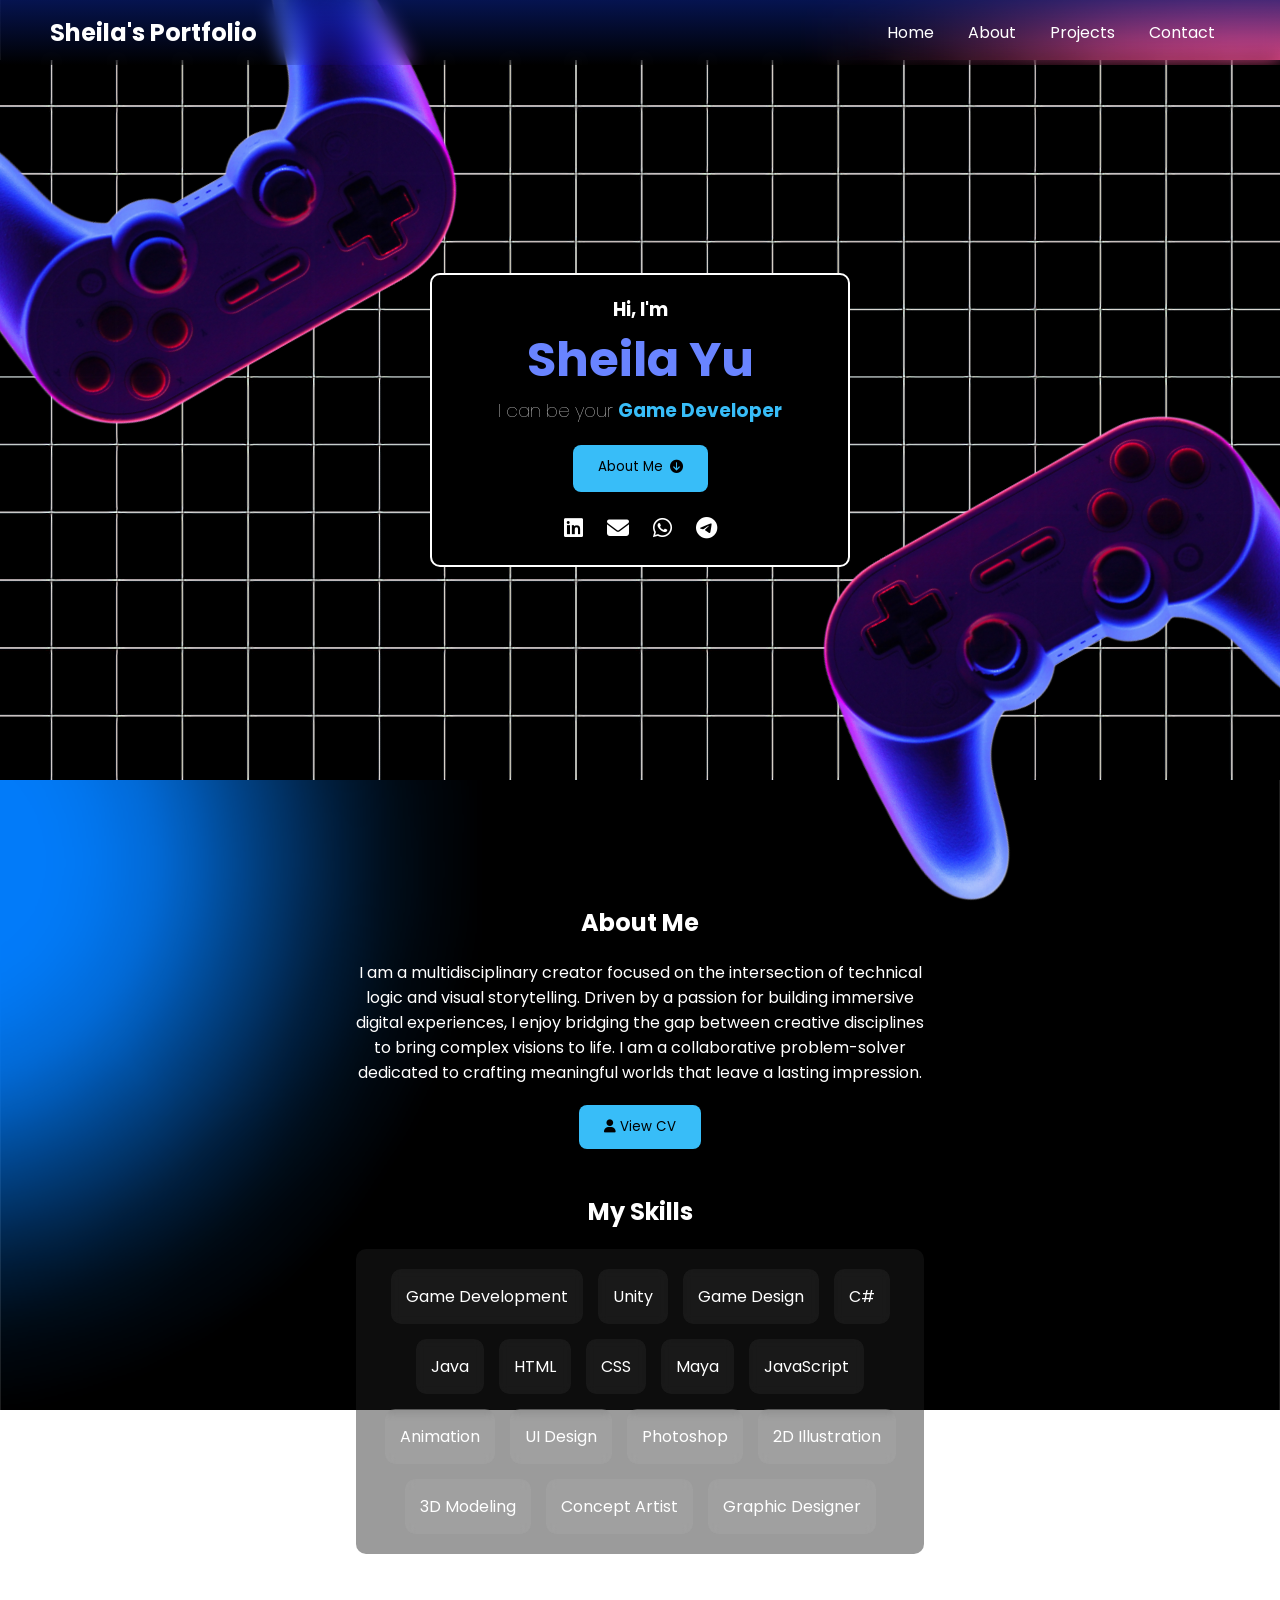
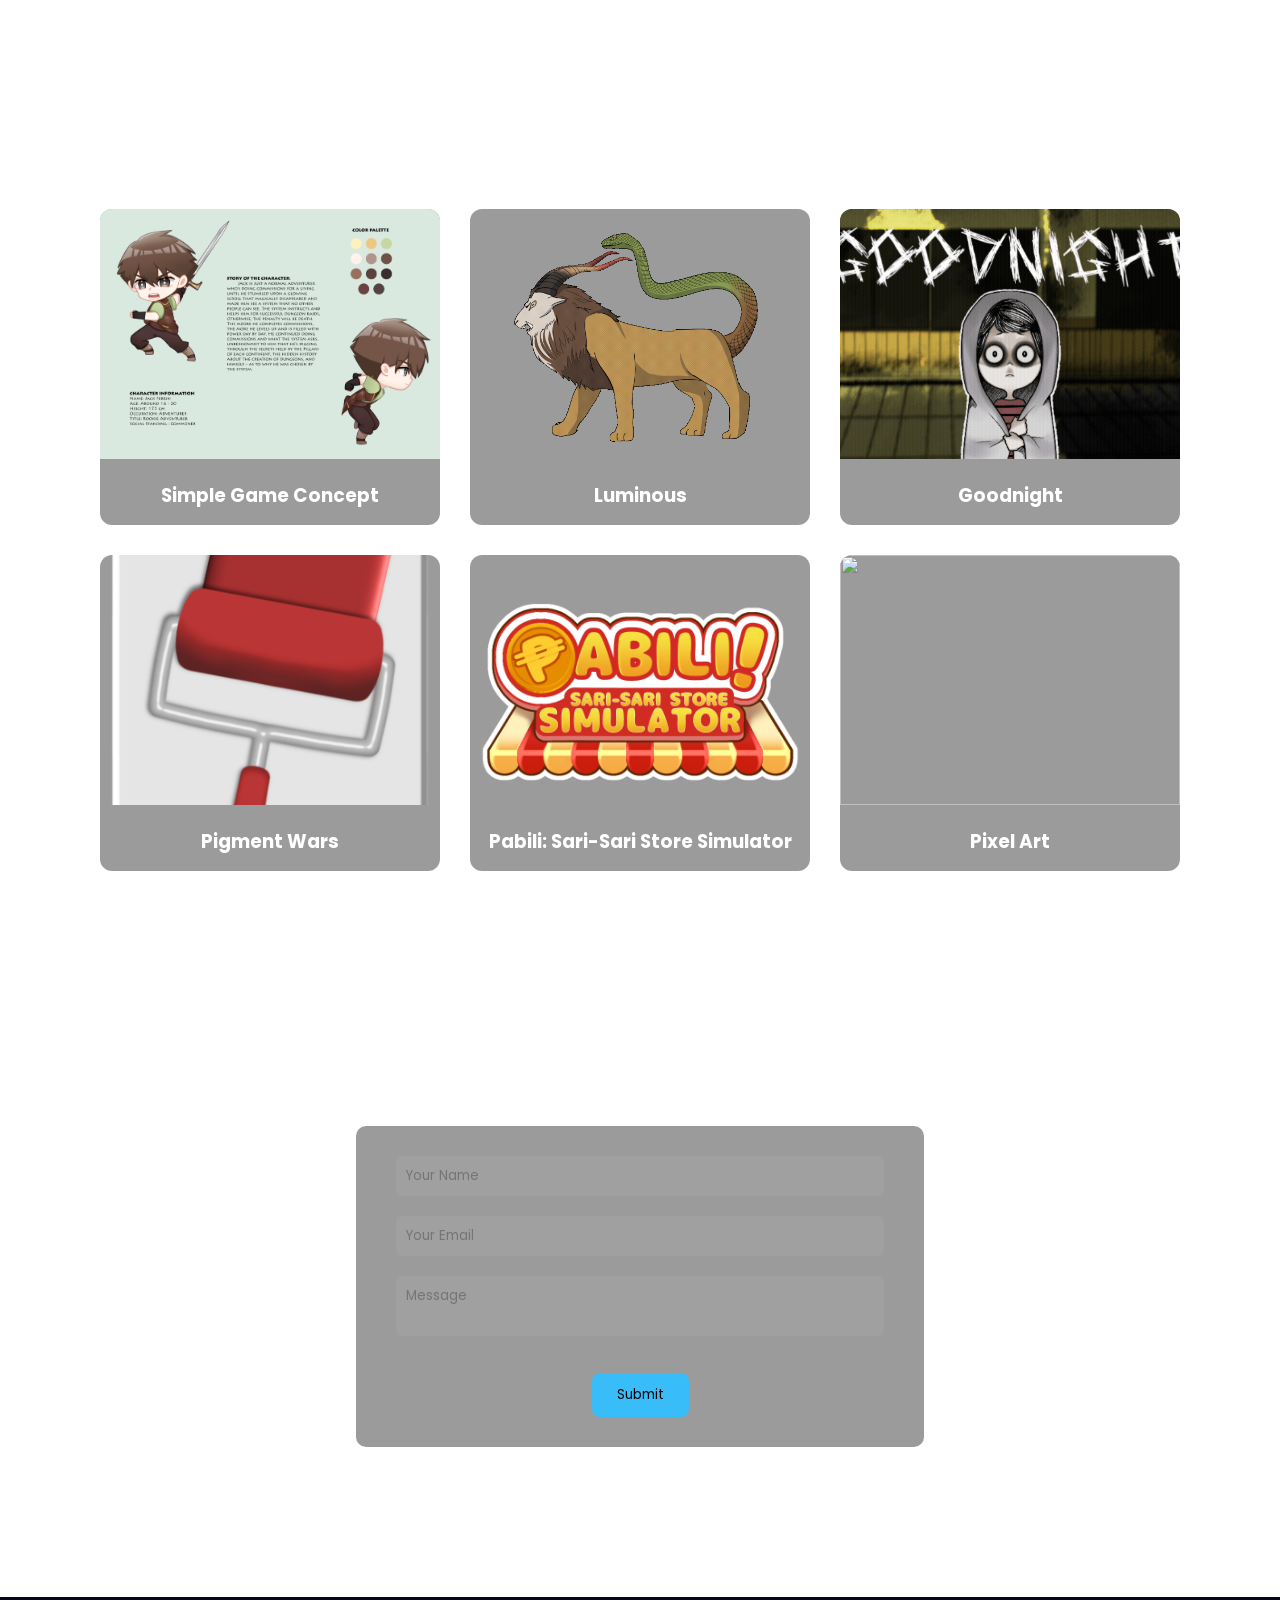
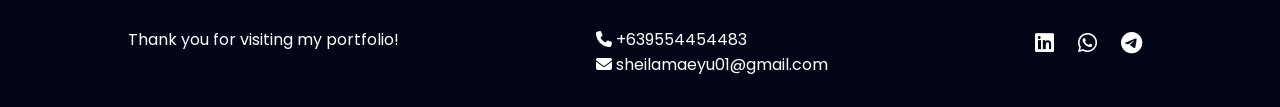
==== index.html @ 42cf9c35 "Add favicon and update HTML structure Added a favicon link and updated the HTML structure." ====
<!DOCTYPE html>
<html lang="en">
<head>
    <meta charset="UTF-8">
    <meta name="viewport" content="width=device-width, initial-scale=1.0">
    <title>Sheila Yu | Portfolio</title>
    <link href="https://fonts.googleapis.com/css2?family=Poppins:wght@300;400;600&display=swap" rel="stylesheet">
    <link rel="stylesheet" href="https://cdnjs.cloudflare.com/ajax/libs/font-awesome/6.5.0/css/all.min.css">
    <link rel="stylesheet" href="styleee.css">
    <link rel="icon" type="image/png" href="MYLOGO.png">
</head>
<body>

    <header>
    <h2>Sheila's Portfolio</h2>
        <nav>
            <a href="#home">Home</a>
            <a href="#about">About</a>
            <a href="#projects">Projects</a>
            <a href="#contact">Contact</a>
        </nav>
    </header>

    <section id="home" class="hero fade">
        <div class="circle">
            <h3 id="hi">Hi, I'm</h3>
            <h1><span id="namee">Sheila Yu</span></h1>
            <h3 class="typee">I can be your <span id="typing" style="font-weight: bold"></span></h3>
            <button class="btn" id="abtme" onclick="scrollToSection('about')">About Me <i class="fa-solid fa-circle-arrow-down"></i></button>
            <div class="socials" id="socialsid">
                <a href="http://www.linkedin.com/in/sheila-yu-236073396"><i class="fab fa-linkedin"></i></a>
                <a href="mailto:sheilamaeyu01@gmail.com"><i class="fas fa-envelope"></i></a>
                <a href="https://wa.me/639554454483"><i class="fab fa-whatsapp"></i></a>
                <a href="https://t.me/639554454483"><i class="fab fa-telegram"></i></a>
            </div>
        </div>
        <div class="game right">
            <img src="game.png">
        </div>
        <div class="game left">
            <img src="game.png">
        </div>
    </section>
    <br>

    <section id="about" class="fade">
        <h1 class="topname">About Me</h1>
        <p>I am a multidisciplinary creator focused on the intersection of technical logic and visual storytelling. 
            Driven by a passion for building immersive digital experiences, I enjoy bridging the gap between creative 
            disciplines to bring complex visions to life. I am a collaborative problem-solver dedicated to crafting 
            meaningful worlds that leave a lasting impression.</p>
        <button class="btn">
            <a href="MYFINALCV.pdf" target="_blank" rel="noopener noreferrer">
                <i class="fa-solid fa-user"></i> View CV
            </a>
        </button>
        <br><br>
        <h2>My Skills</h2>
        <div class="skills">
            <div class="skill"><span>Game Development</span></div>
            <div class="skill"><span>Unity</span></div>
            <div class="skill"><span>Game Design</span></div>
            <div class="skill"><span>C#</span></div>
            <div class="skill"><span>Java</span></div>
            <div class="skill"><span>HTML</span></div>
            <div class="skill"><span>CSS</span></div>
            <div class="skill"><span>Maya</span></div>
            <div class="skill"><span>JavaScript</span></div>
            <div class="skill"><span>Animation</span></div>
            <div class="skill"><span>UI Design</span></div>
            <div class="skill"><span>Photoshop</span></div>
            <div class="skill"><span>2D Illustration</span></div>
            <div class="skill"><span>3D Modeling</span></div>
            <div class="skill"><span>Concept Artist</span></div>
            <div class="skill"><span>Graphic Designer</span></div>
        </div>
    </section>

    <section id="projects" class="fade">
        <h1 class="topname">Projects</h1>
        <div class="projects">
            <div id="projectfirst" class="card mainhome" onclick="onClickProjects('projectfirst.html')">
                <img src="game concept\dynamic_pose.png">
                <h3>Simple Game Concept</h3>
            </div>
            <div id="projectsecond" class="card mainhome" onclick="onClickProjects('projectsecond.html')">
                <img src="luminous\Chimera\LM_chimera_idle.gif">
                <h3>Luminous</h3>
            </div>
            <div id="projectthird" class="card mainhome" onclick="onClickProjects('projectthird.html')">
                <img src="goodnight\GN_title_screen.gif">
                <h3>Goodnight</h3>
            </div>
            <div id="projectfourth" class="card mainhome" onclick="onClickProjects('projectfourth.html')">
                <img src="pigment wars\pigmentwars_logo.png">
                <h3>Pigment Wars</h3>
            </div>
            <div id="projectfifth" class="card mainhome" onclick="onClickProjects('projectfifth.html')">
                <img src="pabiliiiii\Logo_Final.png">
                <h3>Pabili: Sari-Sari Store Simulator</h3>
            </div>
            <div id="projectfifth" class="card mainhome" onclick="onClickProjects('projectsixth.html')">
                <img src="pixelll\characterillus.png">
                <h3>Pixel Art</h3>
            </div>
        </div>
    </section>

    <section id="contact" class="fade">
        <h1 class="topname">Contact</h1>
        <div class="pcontact">
            <form action="mailto:sheilamaeyu01@gmail.com" method="POST" enctype="text/plain">
                <input type="text" placeholder="Your Name">
                <input type="email" placeholder="Your Email" required>
                <textarea placeholder="Message"></textarea>
                <button class="btn">Submit</button>
            </form>
        </div>
    </section>

    <footer>
        <div>Thank you for visiting my portfolio!</div>
        <div>
        <p><i class="fas fa-phone"></i> +639554454483</p>
        <p><i class="fas fa-envelope"></i> sheilamaeyu01@gmail.com</p>
        </div>
        <div class="socials">
        <a href="http://www.linkedin.com/in/sheila-yu-236073396"><i class="fab fa-linkedin"></i></a>
        <a href="https://wa.me/639554454483"><i class="fab fa-whatsapp"></i></a>
        <a href="https://t.me/639554454483"><i class="fab fa-telegram"></i></a>
        </div>
    </footer>

    <div class="top-btn" onclick="scrollToTop()"><i class="fas fa-arrow-up"></i></div>

    <script src="scripttt.js"></script>

</body>
</html>
---- styleee.css ----
*{
    margin:0;
    padding:0;
    box-sizing:border-box;
    font-family:'Poppins',sans-serif;
    scroll-behavior:smooth;
}

html, body { 
    overflow-x: hidden; 
}

body
{
    background-image: url(gradentbg.png);
    background-size: cover;
    background-attachment: fixed;
    color:#fff;
    background-position: center;
    background-repeat: no-repeat;
}

header
{
    position:fixed;
    top:0;
    width: 100%;
    background: linear-gradient(rgba(8, 28, 114, 0.7), rgba(0, 128, 0, 0));
    backdrop-filter:blur(10px);
    padding:15px 50px;
    display:flex;
    align-items: center;
    justify-content:space-between;
    z-index:1000;
}

header nav a
{
    color:#fff;
    margin:0 15px;
    text-decoration:none;
    position:relative;
}

header nav a::after
{
    content:'';
    position:absolute;
    width:0;
    height:2px;
    background:#38bdf8;
    left:0;
    bottom:-5px;
    transition:.3s;
}

header nav a:hover::after
{
    width:100%;
}

section
{
    padding:100px;
    align-items:center;
    justify-content:center;
    text-align:center;
}

#pics
{
    padding: 50px 100px;
}

.projecttop
{
    padding-bottom: 10px;
}

.hero
{
    display:flex;
    flex-direction:column;
    align-items:center;
    justify-content:center;
    text-align:center;
    background-image: url(grid.png);
    margin-top: 60px;
}

.hero h1
{
    font-size:3rem;
}

.hero span
{
    color:#38bdf8;
}

.btn
{
    margin:20px auto;
    padding:12px 25px;
    background:#38bdf8;
    border:none;
    border-radius:8px;
    cursor:pointer;
    transition:.3s;
    text-decoration: none;
    display: inline-block;
    color:#000;
}

.btn:hover
{
    transform:scale(1.05);
}

.btn a {
    text-decoration: none;
    color:#000;
}

.socials a
{
    margin:10px;
    font-size:22px;
    color:white;
    transition:.3s;
}

.socials a:hover
{
    color:#38bdf8;
}

.fade {
    opacity: 0;
    transform: translateY(50px);
    transition: all 0.8s ease;
}

.fade.show
{
    opacity:1;
    transform:translateY(0);
}

.skills
{
    display:flex;
    flex-wrap:wrap;
    gap:15px;
    align-items:center;
    justify-content:center;
    text-align:center;
    padding: 20px 0;
    margin-top: 20px;
    border-radius:10px;
    background:#1e1e1e71;
}

.skill
{
    background:rgba(255,255,255,0.05);
    padding:15px;
    border-radius:10px;
    backdrop-filter:blur(5px);
}

.projects
{
    display:grid;
    grid-template-columns:repeat(3, 1fr);
    gap:30px;
}

.main, .mainhome
{
    background:#1e1e1e71;
    border-radius:12px;
    overflow:hidden;
}

.main {
    display:flex;
    align-items: center;
}

.card
{
    cursor:pointer;
    transition:.3s;
    overflow:hidden;
}

.main img, .mainhome img
{
    width:100%;
    height:250px;
    object-fit:cover;
}

.card h3
{
    padding:15px;
}

.caption {
    padding: 10px 0 15px;
    object-fit:cover;
    white-space: nowrap;
}

.folder {
    position: relative;
    width: 100%;
    height: 100%;
}

#imgstack {
    position: absolute;
    bottom: 8px;
    right: 8px;
    width: 25%;
    max-width: 60px;
    height: auto;
    opacity: 0.8;
    z-index: 10;
    pointer-events: none;
}

.stacking {
    position: relative;
    width: 300px;
    height: 250px;
}

.stack-card {
    position: absolute;
    width: 100%;
    height: 100px;
    border-radius: 8px;
    box-shadow: 0 4px 10px rgba(0,0,0,0.2);
    transition: transform 0.3s ease;
}

.card-1 {
    z-index: 1;
    left: 0;
}

.card-2 {
    z-index: 2;
    left: 25%;
}

.card-3 {
    z-index: 3;
    left: 50%;
}

.image-stack:hover .card-3 {
    transform: translate(5px, -5px);
}

.card:hover
{
    transform:scale(1.05);
}

form input, form textarea
{
    width:100%;
    padding:10px;
    margin:10px 0;
    border:none;
    border-radius:5px;
    background:rgba(255,255,255,0.05);
    color: #fff;
    resize: none;
}

form input:focus, form textarea:focus
{
    outline: none;
    border: 2px solid #ffffff;
}

footer
{
    background:#020617;
    padding:30px;
    display:flex;
    justify-content:space-around;
    flex-wrap:wrap;
}

.top-btn
{
    position:fixed;
    bottom:20px;
    right:20px;
    background:#38bdf8;
    padding:12px;
    border-radius:50%;
    display:none;
    cursor:pointer;
    height: 50px;
    width: 50px;
    text-align:center;
}

#contact
{
    margin: auto 100px;
}

.pcontact
{
    padding: 20px 40px 10px;
    margin-bottom: 50px;
    border-radius:10px;
    background:#1e1e1e71;
}

#home
{
    min-height:80vh;
    padding: 0 20%;
}

.circle, .circlep {
    padding: 10px;
    border-radius: 10px;
    border: 2px solid #ffffff;
    background: #000;
    height: auto;
    align-items: center;
    justify-content: center;
}

.circlep {
    padding: 50px;
}

.circle {
    width: 420px;
    padding: 20px;
}

.game {
    position: absolute;  /* Positions relative to #home */
}

.game img {
    width: 500px; 
    height: auto;
    z-index: -1; 
}

.game.left {
    top: -50px;
    left: -50px;
    transform: rotate(150deg);
}

.game.right {
    bottom: -50px;
    right: -50px;
    transform: rotate(-30deg);
}

.fa-circle-arrow-down
{
    height: 20px;
    padding-left: 3px;
}

#contact, #about
{
    margin: 0 20%;
}

#namee {
    display: inline-block;
    opacity: 0;
    transform: translateY(20px);
    animation: slideFadeUp 1s ease forwards;
    animation-delay: 0.5s;
    color: #6984ff;
}

@keyframes slideFadeUp {
    to {
        opacity: 1;
        transform: translateY(0);
    }
}

.topname
{
    margin-bottom: 20px;
}

.typee
{
    font-weight: 50;
}

#skip
{
    margin-top: 50px;
}

#firstsub {
    display: none;
}

.image-viewer {
    position: fixed;
    top: 0;
    left: 0;
    width: 100%;
    height: 100%;

    background: rgba(0, 0, 0, 0.8);
    backdrop-filter: blur(10px);

    display: none;
    align-items: center;
    justify-content: center;

    z-index: 2000;
}

.image-viewer img {
    width: 90%;
    max-height: 80vh;
    object-fit: contain;
    border-radius: 10px;
}

.viewer-caption {
    position: absolute;
    top: 30px;
    left: 30px;
    font-size: 18px;
    color: white;
    font-weight: 500;
    background: rgba(0,0,0,0.4);
    padding: 8px 15px;
    border-radius: 8px;
    max-width: 60%;
    white-space: normal;
}

.viewer-number {
    position: absolute;
    top: 30px;
    font-size: 16px;
    color: white;
    background: rgba(0,0,0,0.4);
    padding: 6px 12px;
    border-radius: 8px;
}

.close-btn {
    position: absolute;
    top: 20px;
    right: 30px;
    font-size: 40px;
    color: white;
    cursor: pointer;
}

.carousel {
    display: none;
    position: fixed;

    width: 90%;
    max-width: 900px;

    display: flex;
    align-items: center;
    justify-content: center;
}

.carousel-wrapper {
    position: relative;
    width: 100%;
    display: flex;
    justify-content: center;
    align-items: center;
}

.carousel img {
    width: 90%;
    max-height: 80vh;
    object-fit: contain;
    border-radius: 10px;
}

.nav {
    position: fixed;
    top: 50%;
    transform: translateY(-50%);
    font-size: 30px;
    background: rgba(0, 0, 0, 0);
    border: none;
    color: white;
    cursor: pointer;
    padding: 10px 20px;
    border-radius: 50%;
}

.nav.left { left: 20px; }
.nav.right { right: 20px; }

.dots {
    position: fixed;
    text-align: center;
    width: 100%;
    bottom: 30px;
    left: 50%;
    transform: translateX(-50%);
}

.dots span {
    height: 10px;
    width: 10px;
    margin: 5px;
    display: inline-block;
    background: gray;
    border-radius: 50%;
    cursor: pointer;
    transition: transform 0.2s, background 0.2s;
}

.dots .active {
    background: white;
    transform: scale(1.3);
}

@media (max-width: 1024px) {
    section {
        padding: 80px 30px;
    }

    .game img {
        width: 400px; 
    }

    .projectp {
        margin: 0;
    }

    .pcontact {
        padding: 20px 30px 10px;
    }

    .projects
    {
        margin: 0 50px;
    }
    
    p {
        margin: 0;
    }

    #about {
        margin: 0 5%; 
    }

    .skills {
        display: grid;
        grid-template-columns: repeat(auto-fit, minmax(120px, auto));
        gap: 15px;
        justify-content: center;
        padding: 20px;
    }
}

@media (max-width: 896px) {
    #pics
    {
        padding: 50px;
    }

    .game img {
        width: 300px; 
    }
}

@media (max-width: 768px) {
    #pics
    {
        padding: 50px 20px;
    }

    section {
        padding: 60px 20px;
    }

    #home, #about, #contact {
        padding: 0 5%;
    }

    #contact {
        margin: 0 5%;
    }

    .hero h1 {
        font-size: 2rem;
    }

    .projects
    {
        grid-template-columns:repeat(2, 1fr);
        gap:20px;
    }

    .skills {
        flex-direction: column;
    }

    footer {
        flex-direction: column;
        text-align: center;
        gap: 20px;
    }

    .viewer-number {
        top: 30px;
        right: 60px;
        transform: none;
    }

    .nav.left { left: 10px; }
    .nav.right { right: 10px; }

    header {padding: 15px;}
}

@media (max-width: 597px) {
    .projects {
        grid-template-columns: 1fr;
        margin: 5px 10%;
    }

    .game.left {
        top: -80px;
        left: -150px;
    }

    .game.right {
        bottom: -80px;
        right: -150px;
    }
    header {
        flex-direction: column;
        align-items: center;
        padding: 15px;
    }

    header nav {
        margin-top: 10px;
    }

    .hero {
        margin-top: 100px;;
    }
}

@media (max-width: 425px) {
    .projects
    {
        margin: 0;
    }

    .projectp {
        padding: 0;
    }

    #pics
    {
        padding: 50px 40px;
    }

    #about, #contact {
        margin: 0;
    }

    #contact {
        padding: 20px;
    }

    header nav a {
        margin: 0 10px;
    }

    header {
        padding: 15px 0;
    }

    .typee span {
        display: block;
        margin-top: 5px;
    }

    .top-btn
    {
        bottom:10px;
        right:10px;
    }

    .viewer-caption {
        font-size: 16px;
        top: 15px;
        left: 15px;
    }

    .viewer-number {
        font-size: 16px;
        top: 15px;
        right: 35px;
    }

    .close-btn {
        top: 7px;
        right: 15px;
        font-size: 35px;
    }

    .dots span {
        height: 8px;
        width: 8px;
        margin: 3px;
    }

    .nav.left { left: -5px; }
    .nav.right { right: -5px; }

    .nav {font-size: 25px; }

    .game.left {
        top: -80px;
        left: -150px;
    }

    .game.right {
        bottom: -80px;
        right: -150px;
    }

    .circle {
        padding: 10px;
        width: 300px;
    }
}
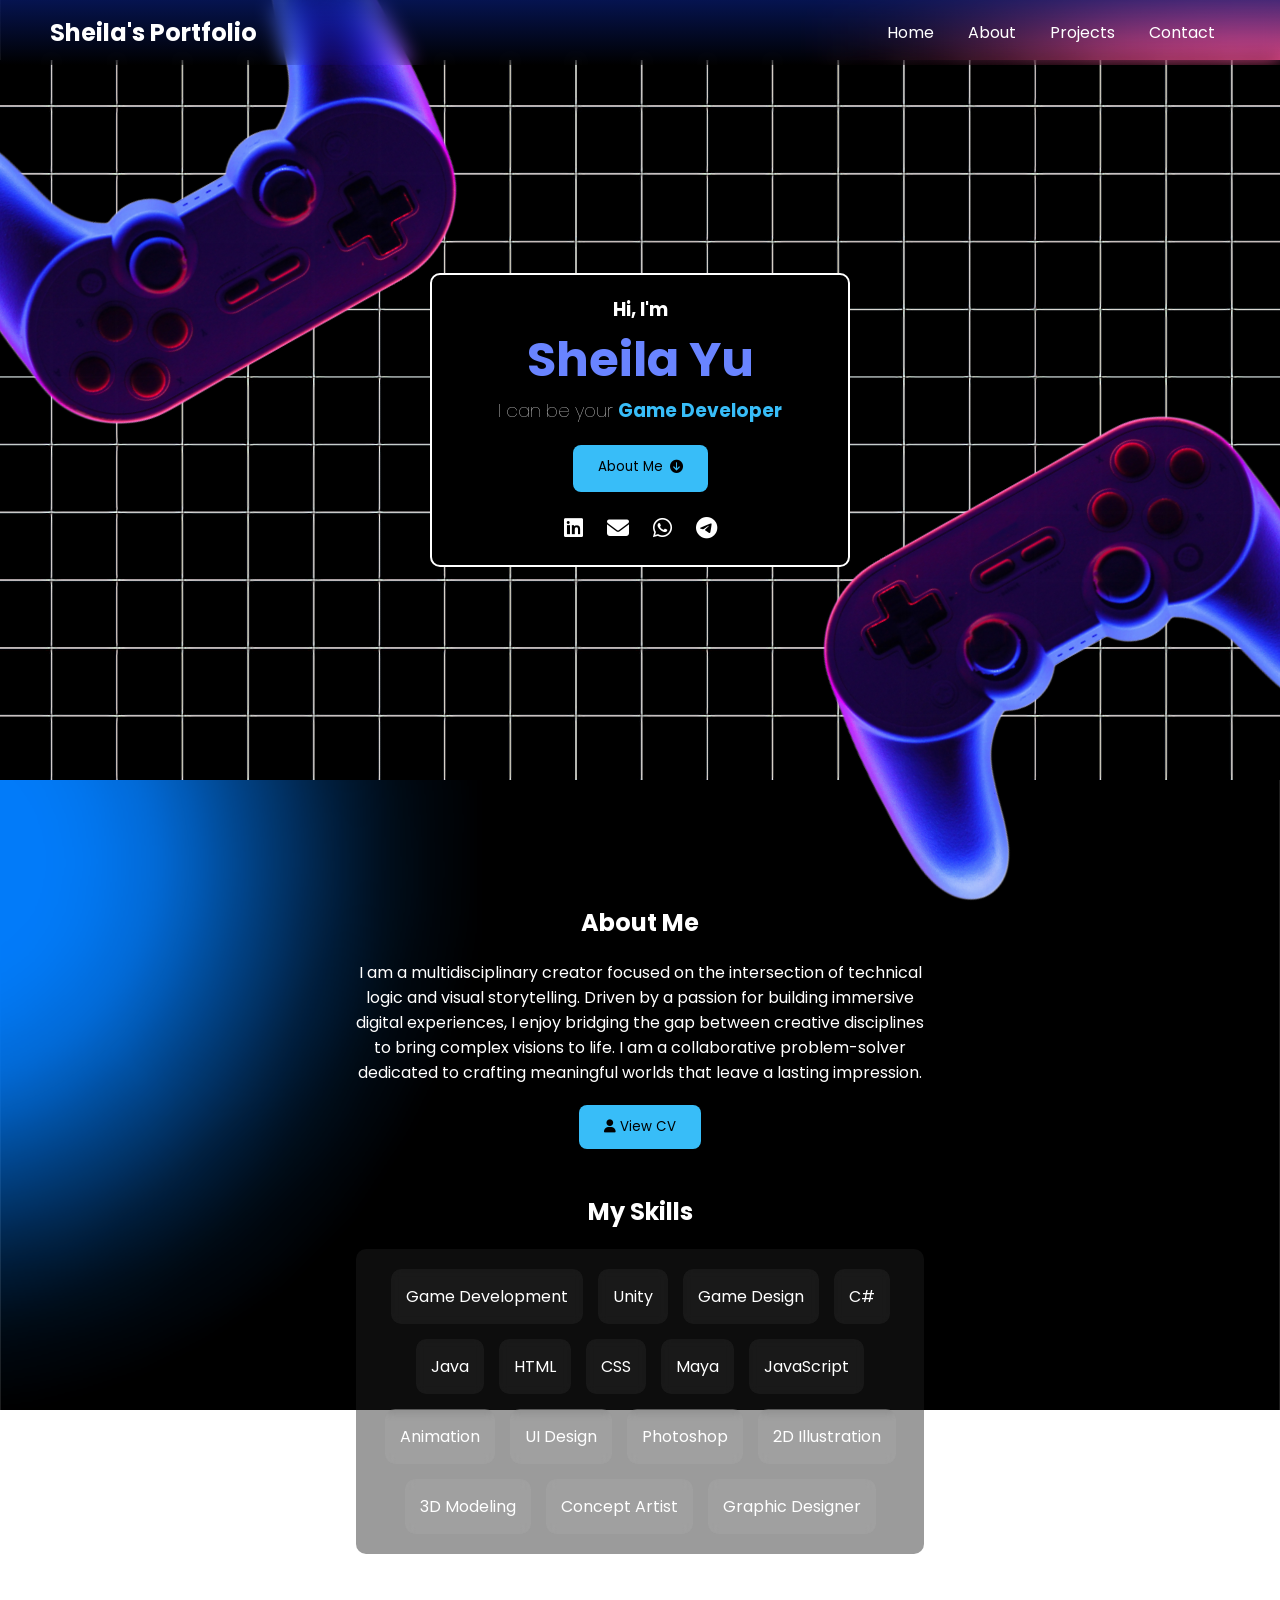
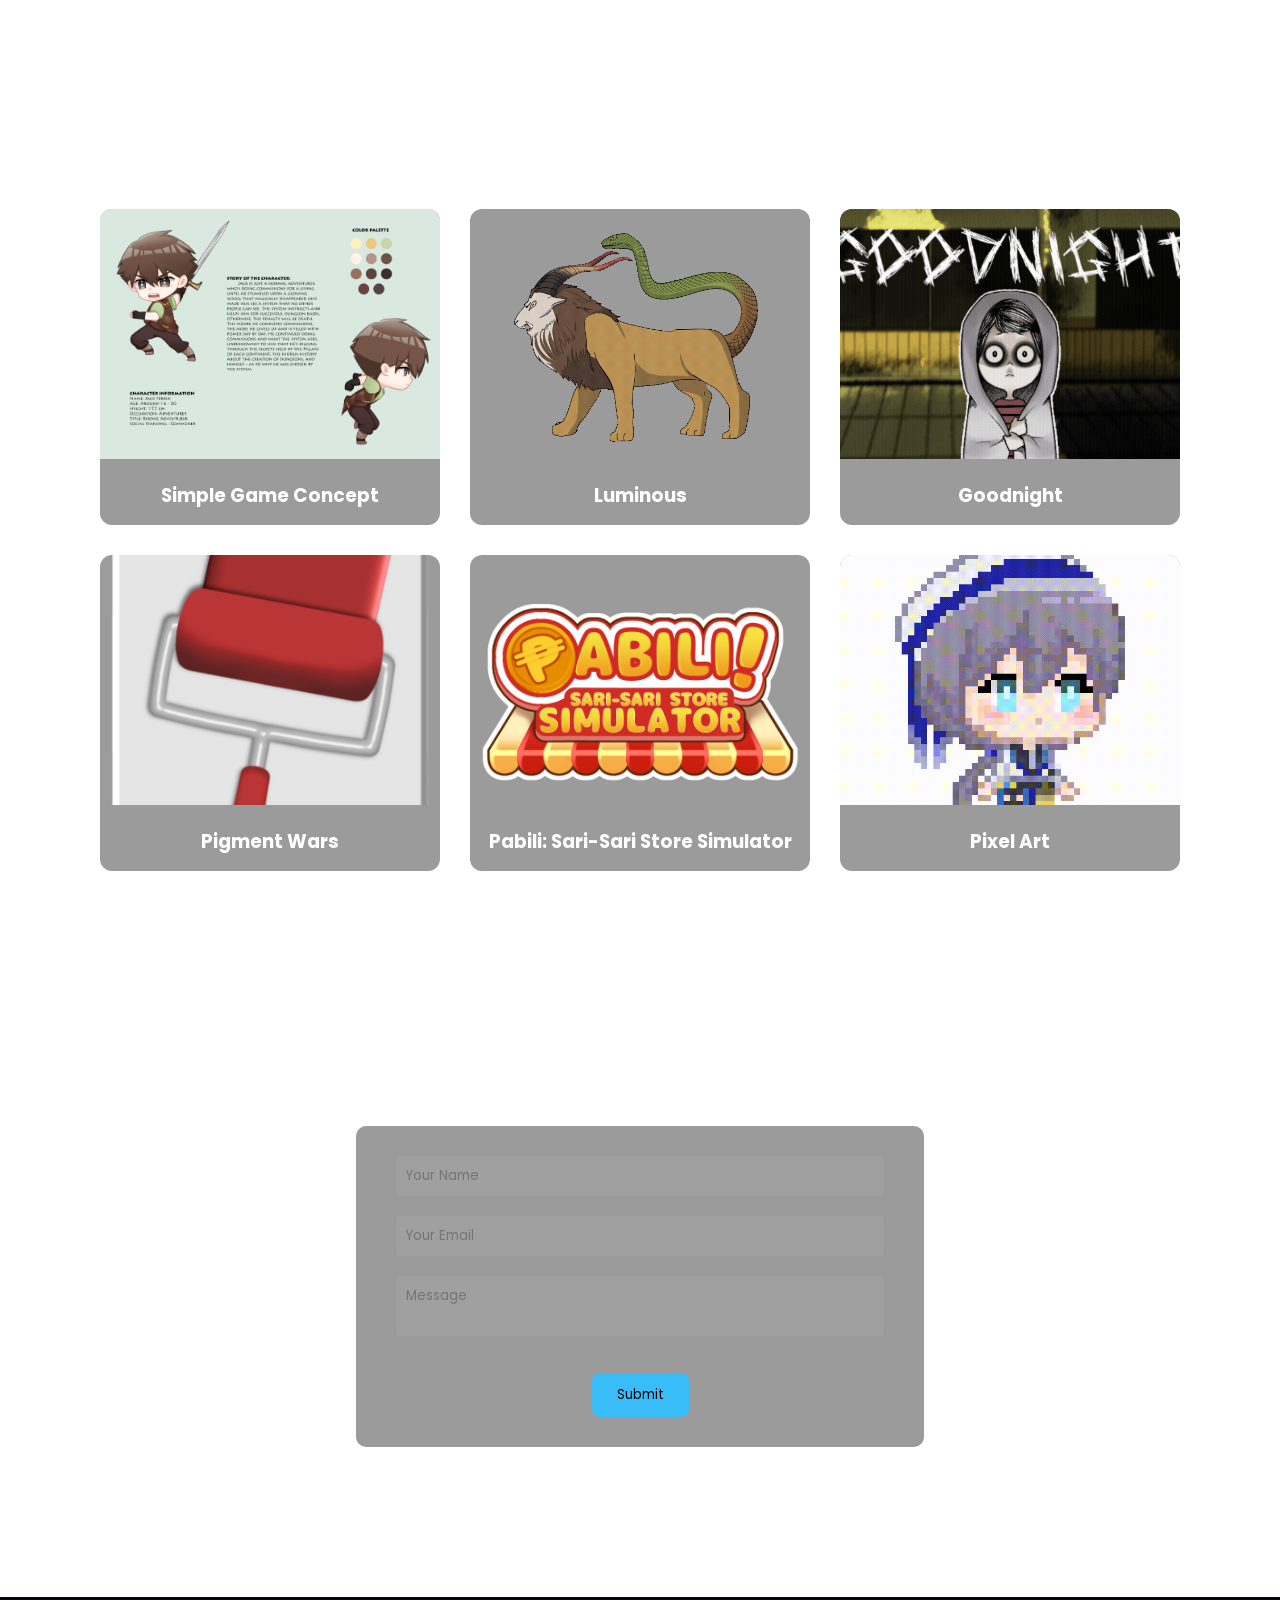
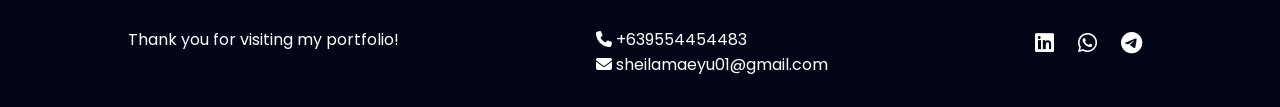
==== commit 5dde5d06: "Update index.html" ====
--- a/index.html
+++ b/index.html
@@ -100,7 +100,7 @@
                 <h3>Pabili: Sari-Sari Store Simulator</h3>
             </div>
             <div id="projectfifth" class="card mainhome" onclick="onClickProjects('projectsixth.html')">
-                <img src="pixelll\characterillus.png">
+                <img src="pixelll\playeranim.gif">
                 <h3>Pixel Art</h3>
             </div>
         </div>
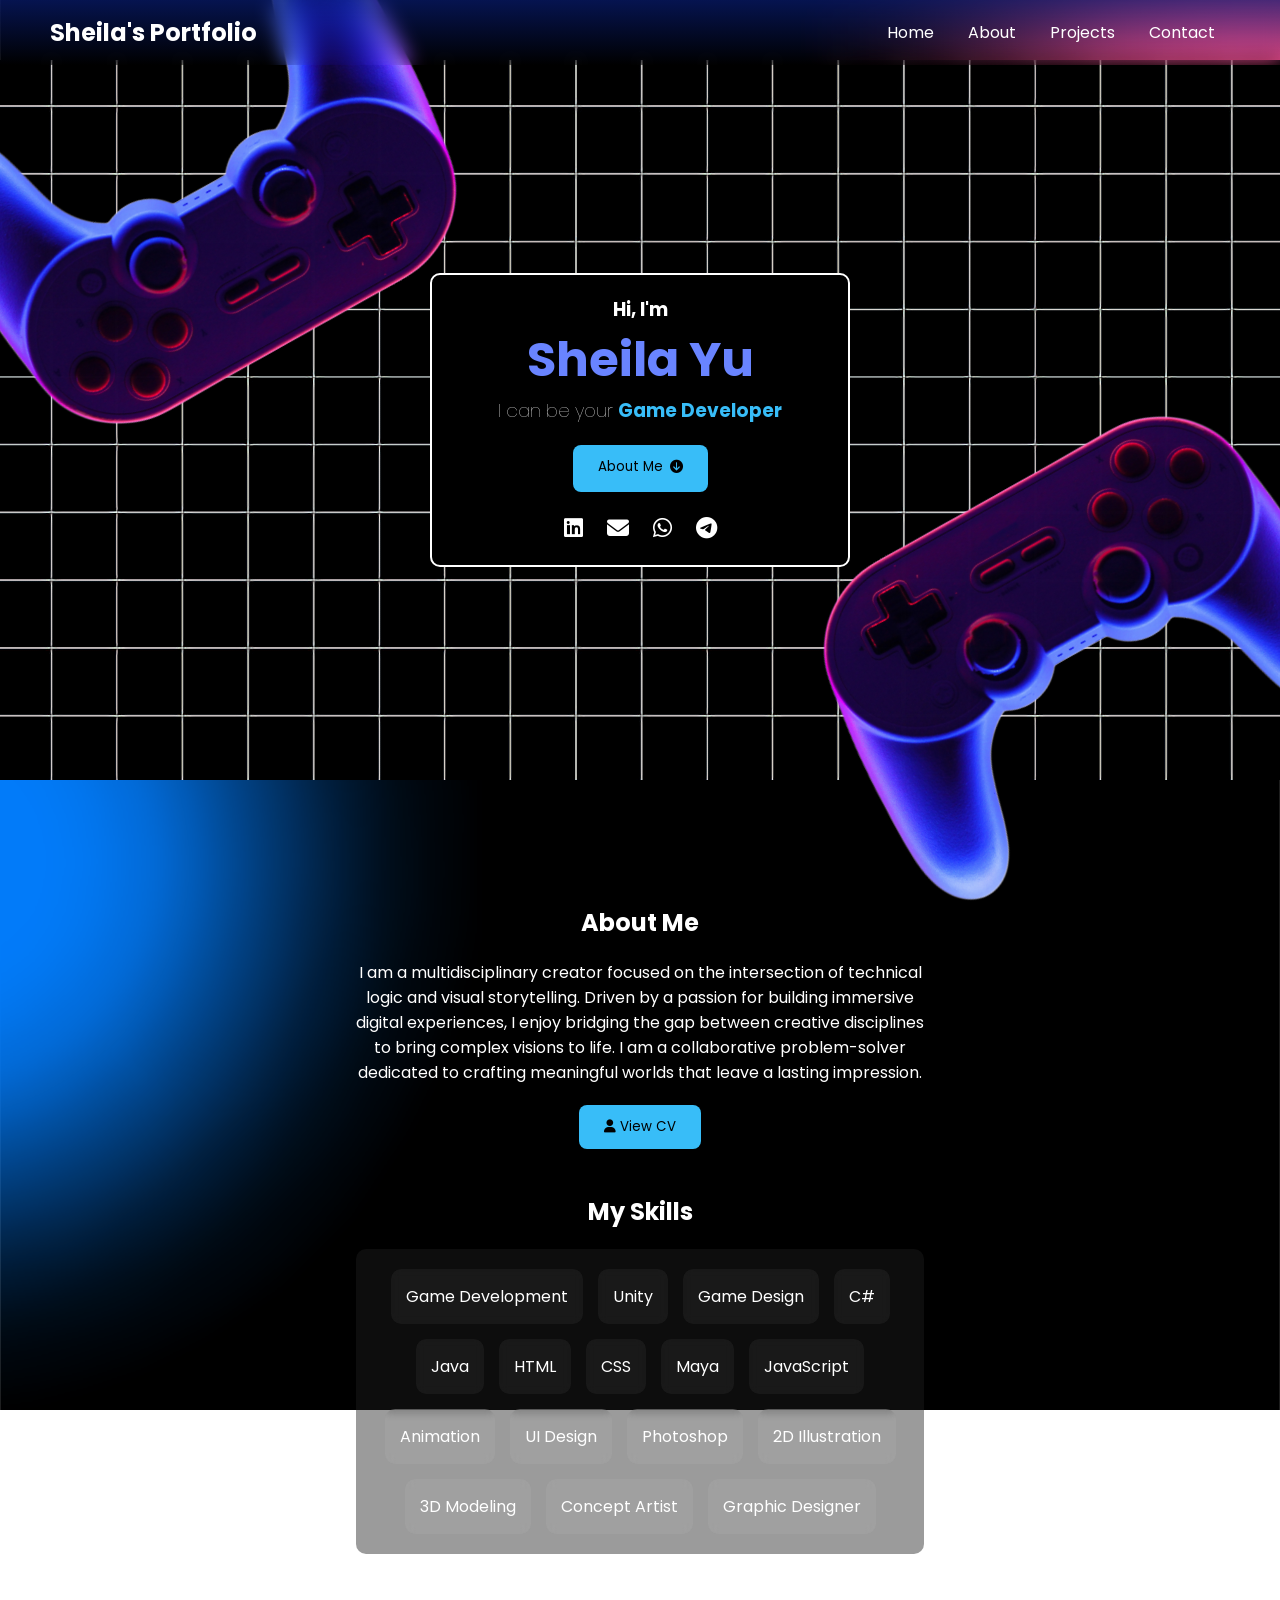
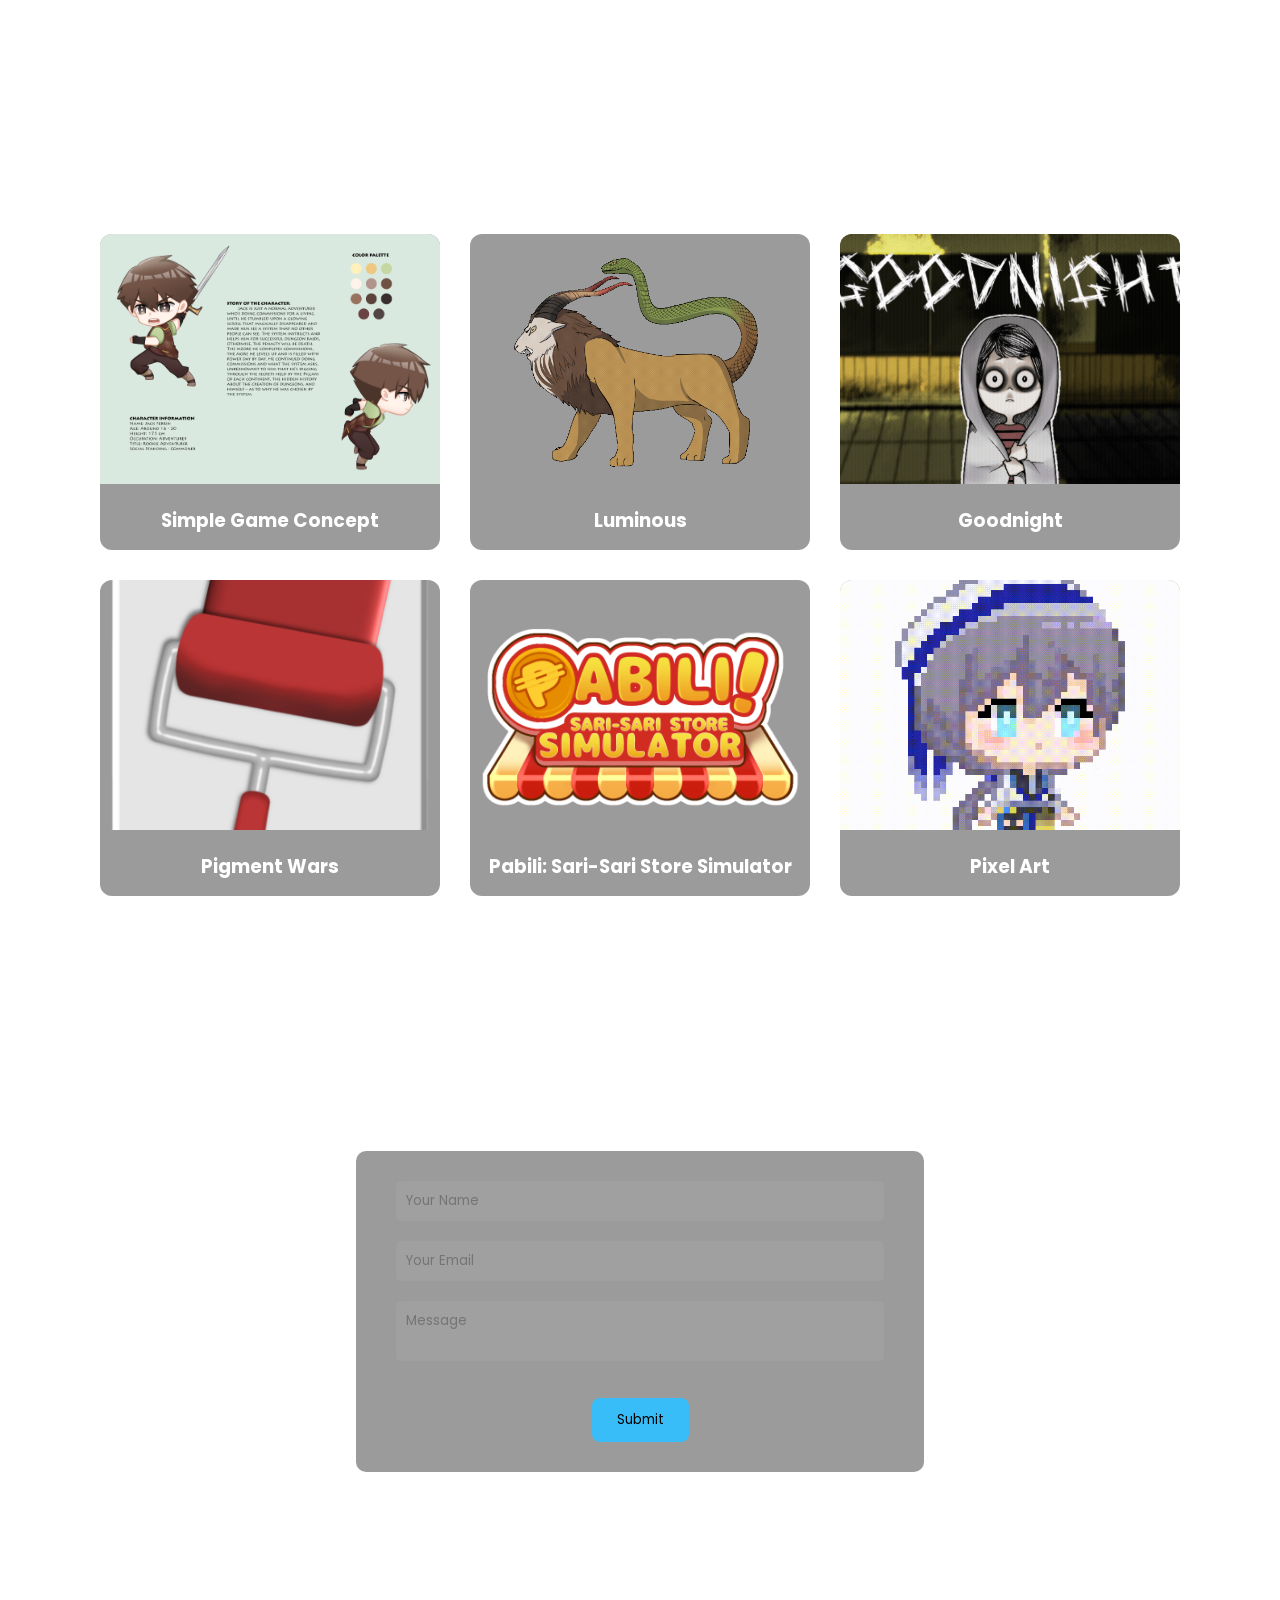
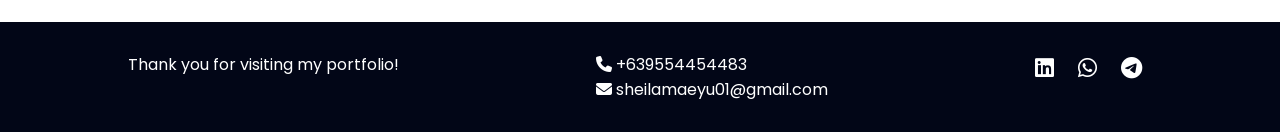
==== commit b2081fee: "Update index.html" ====
--- a/index.html
+++ b/index.html
@@ -78,6 +78,7 @@
 
     <section id="projects" class="fade">
         <h1 class="topname">Projects</h1>
+        <p><i>Some of my favorite works are under NDAs, but I can talk through my general experience.</i></p>
         <div class="projects">
             <div id="projectfirst" class="card mainhome" onclick="onClickProjects('projectfirst.html')">
                 <img src="game concept\dynamic_pose.png">
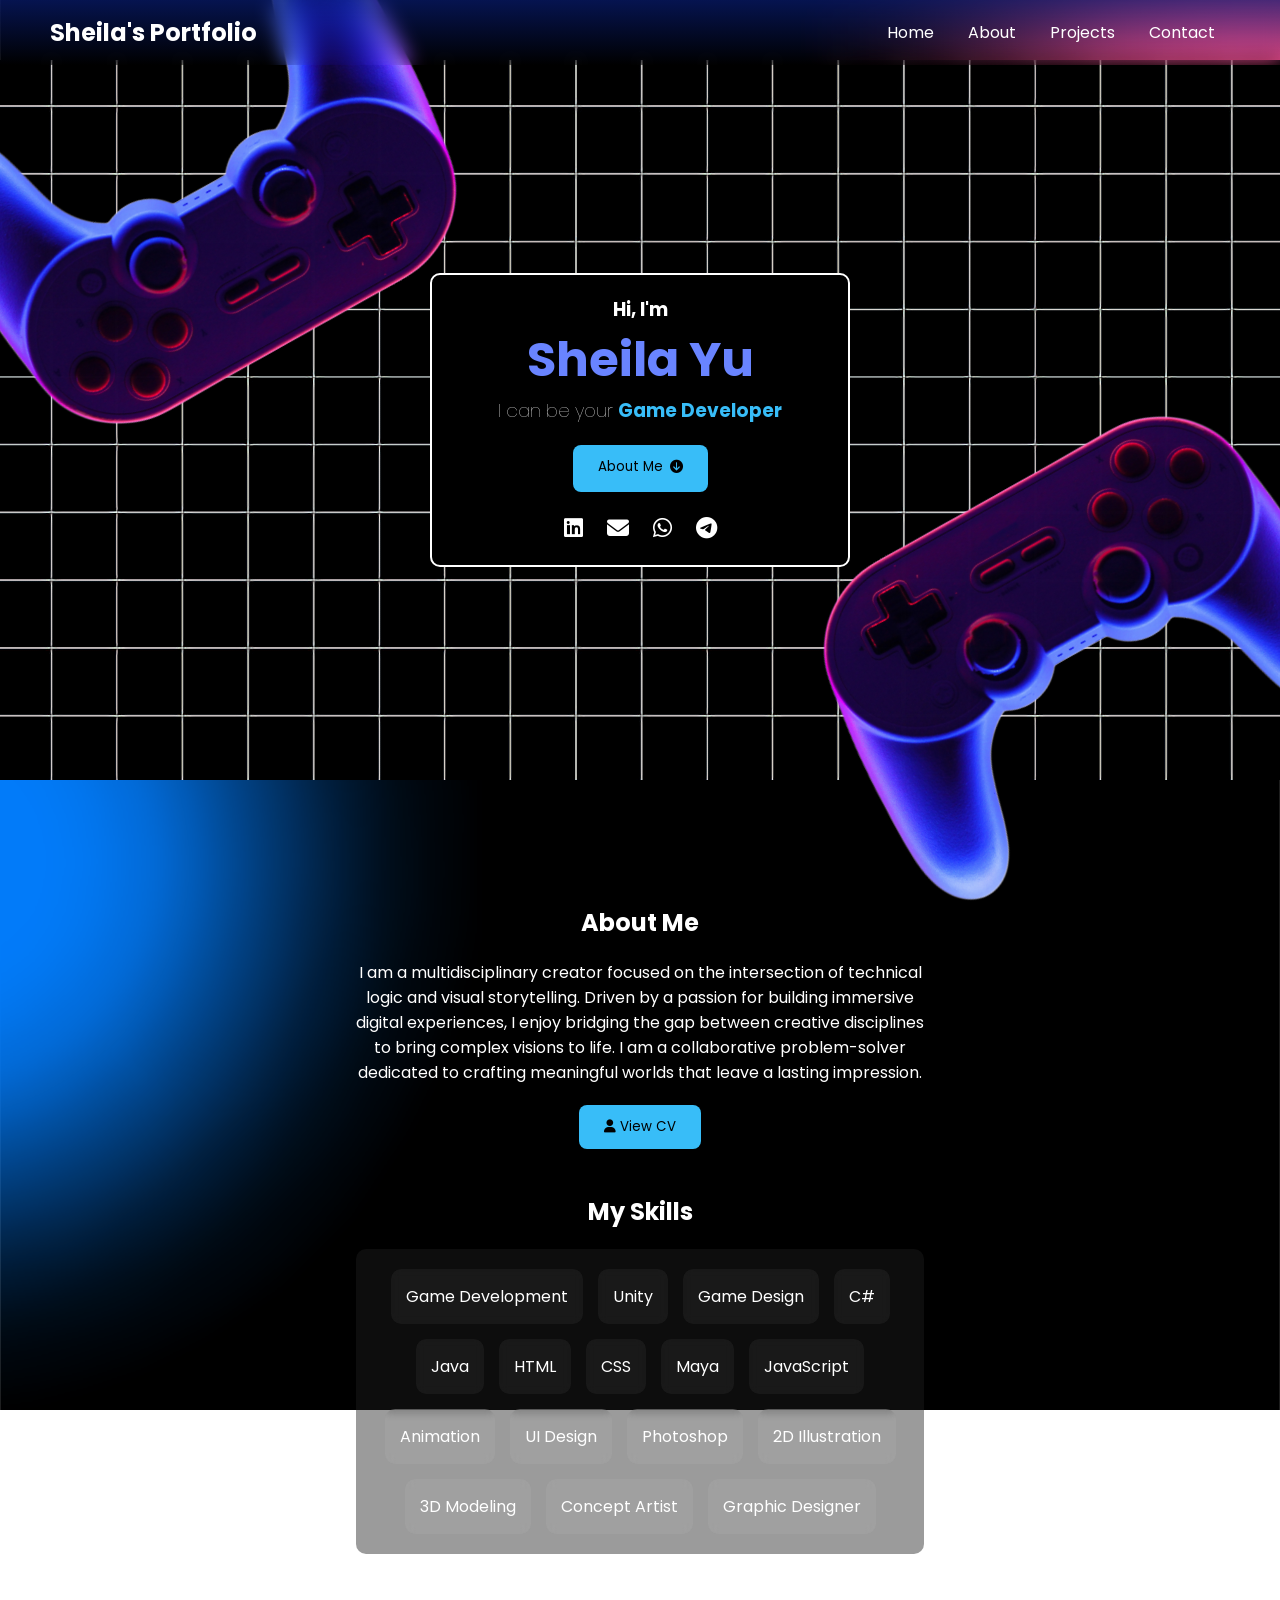
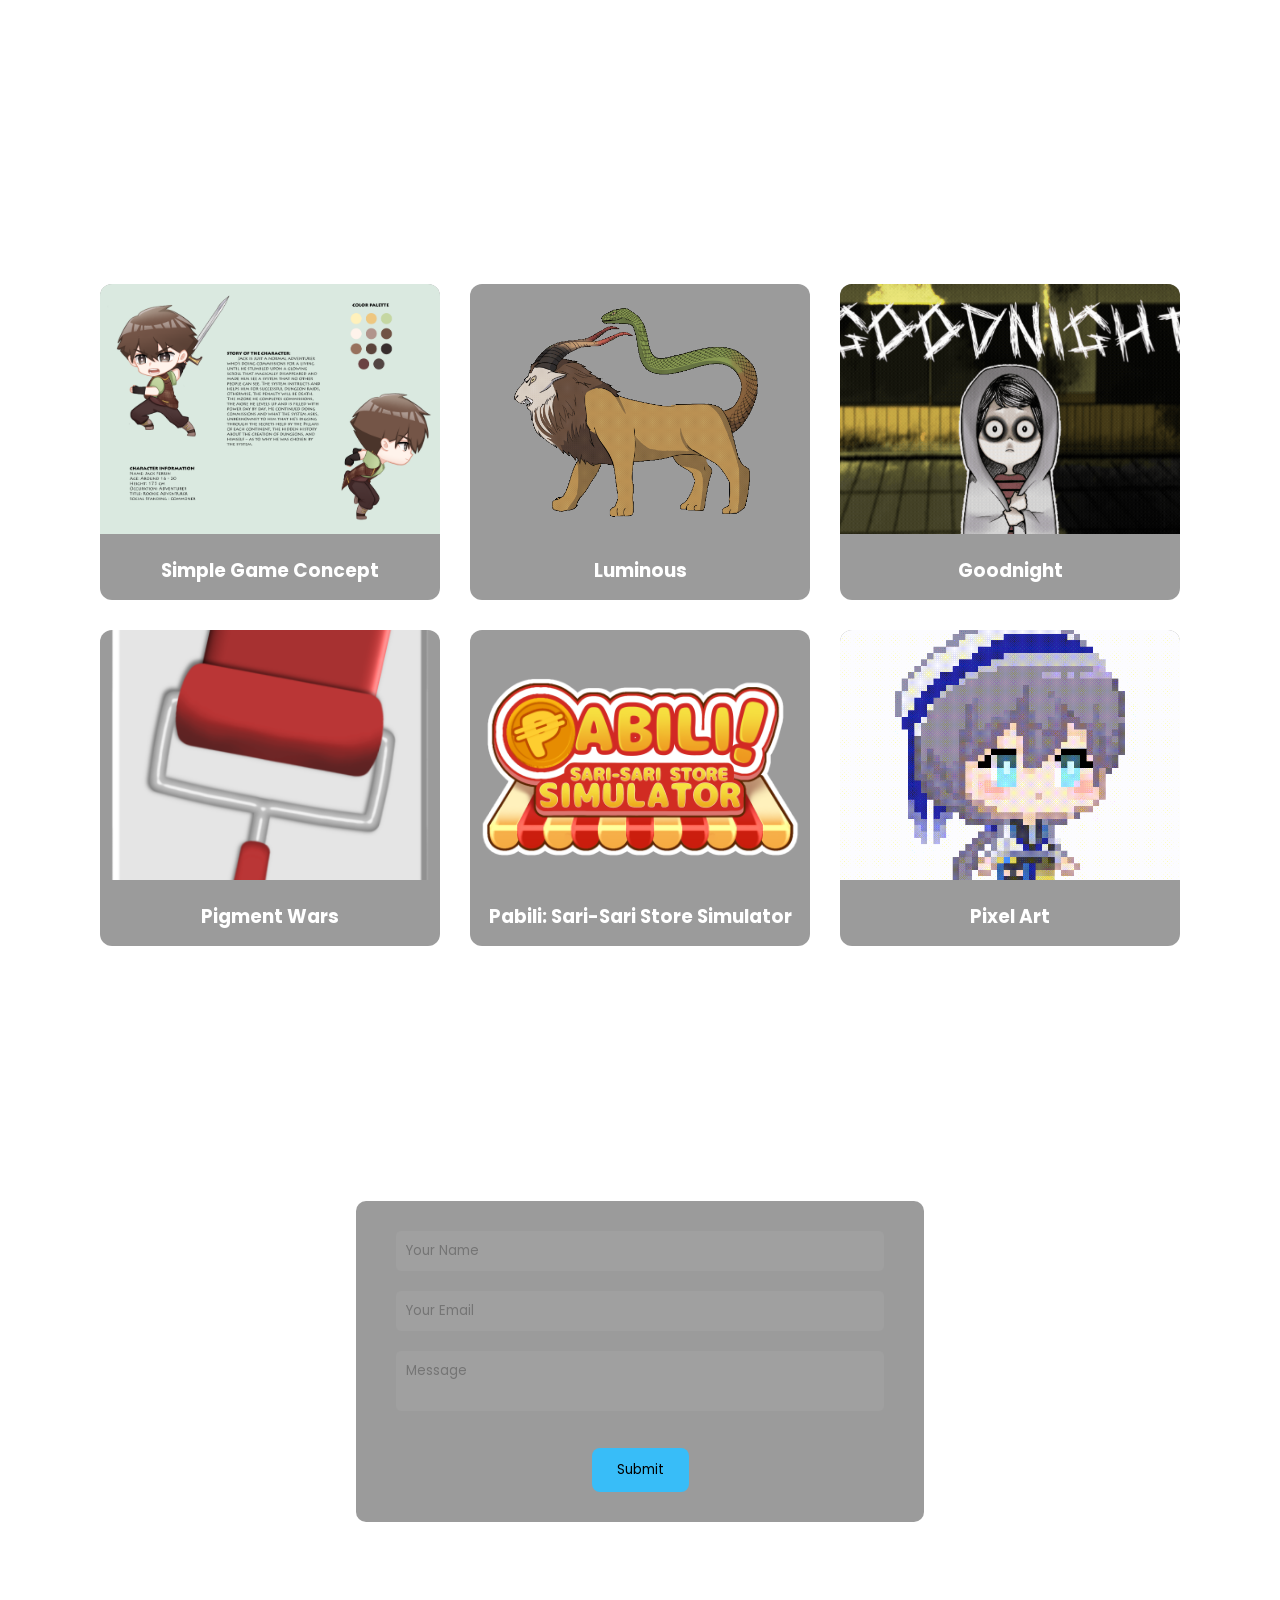
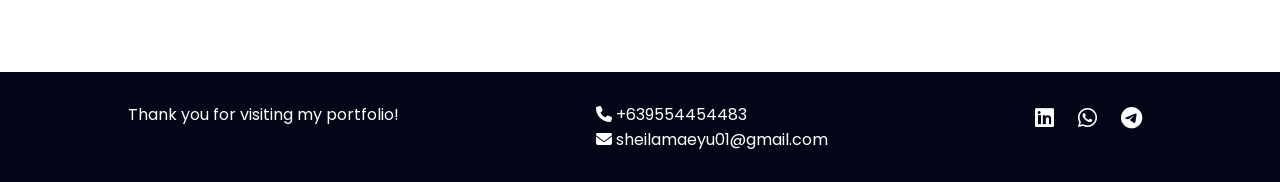
==== commit c6747970: "Update index.html" ====
--- a/index.html
+++ b/index.html
@@ -79,6 +79,7 @@
     <section id="projects" class="fade">
         <h1 class="topname">Projects</h1>
         <p><i>Some of my favorite works are under NDAs, but I can talk through my general experience.</i></p>
+        <br><br>
         <div class="projects">
             <div id="projectfirst" class="card mainhome" onclick="onClickProjects('projectfirst.html')">
                 <img src="game concept\dynamic_pose.png">
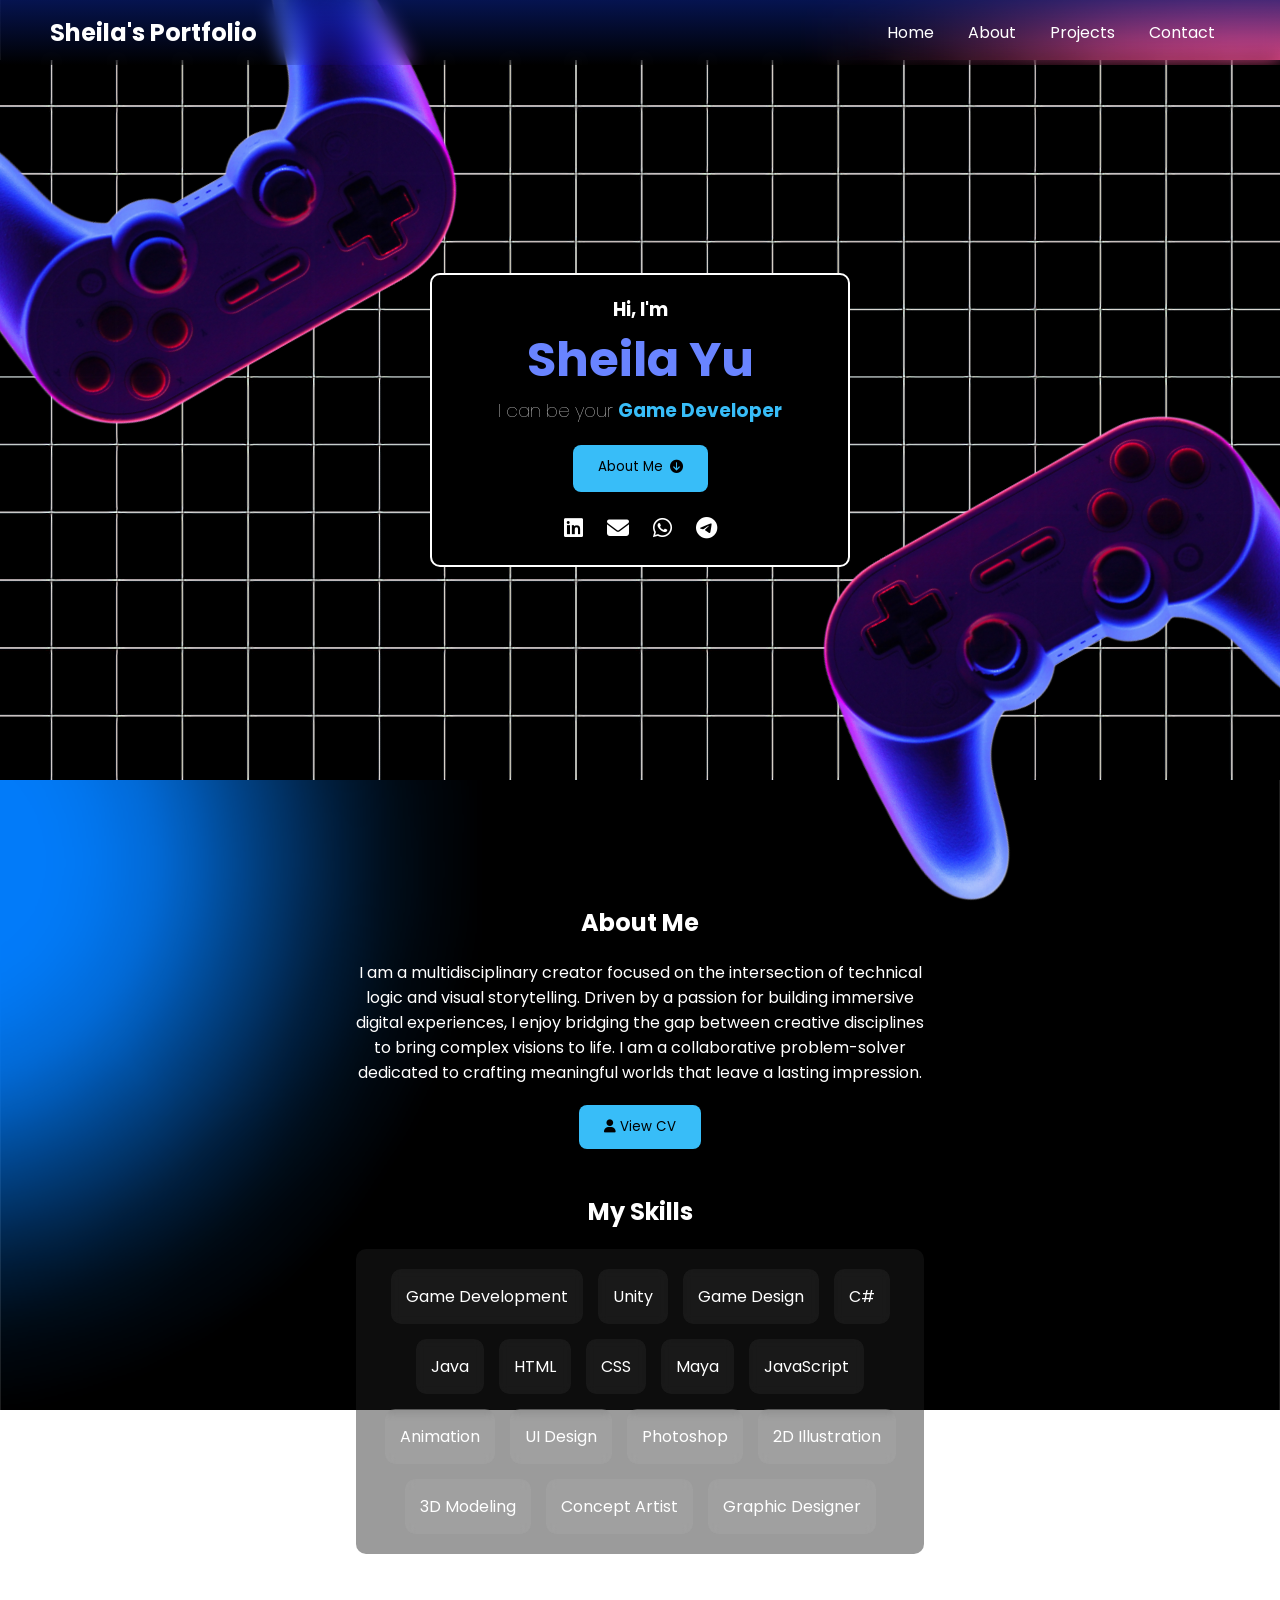
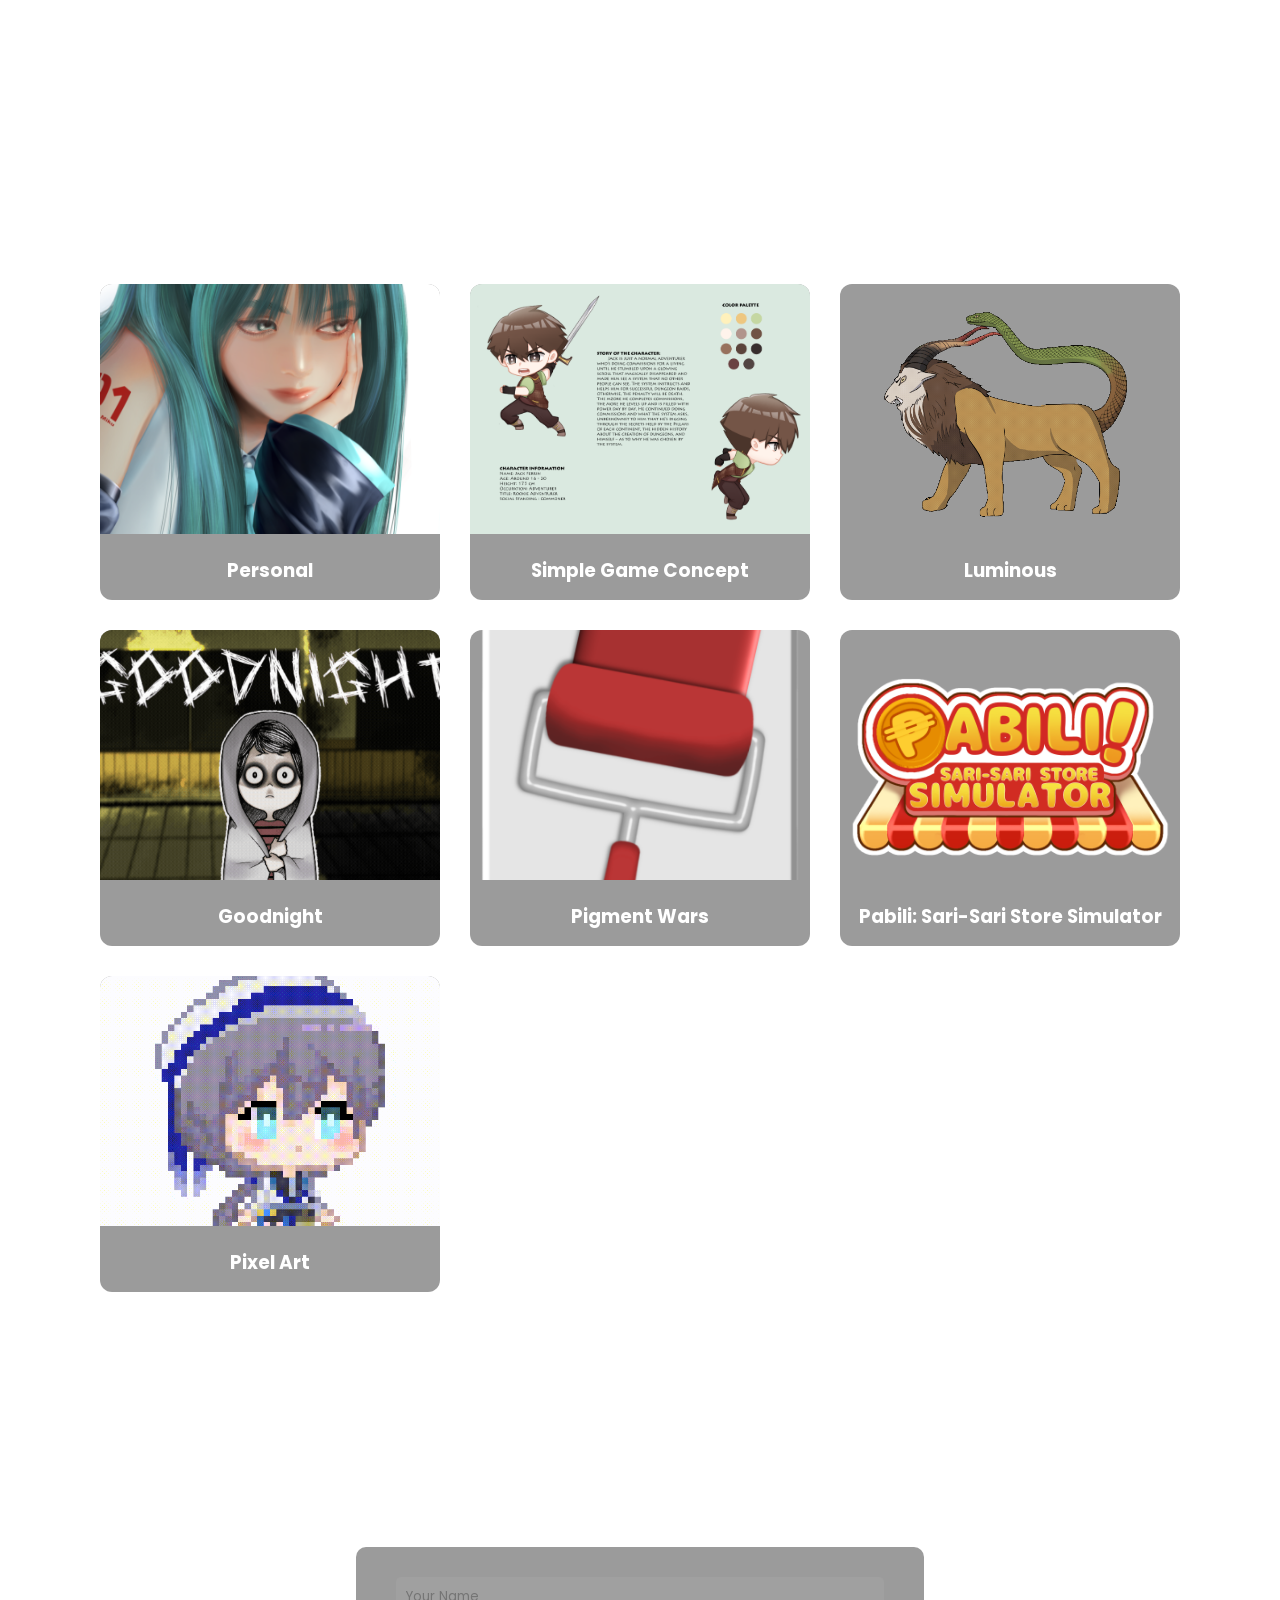
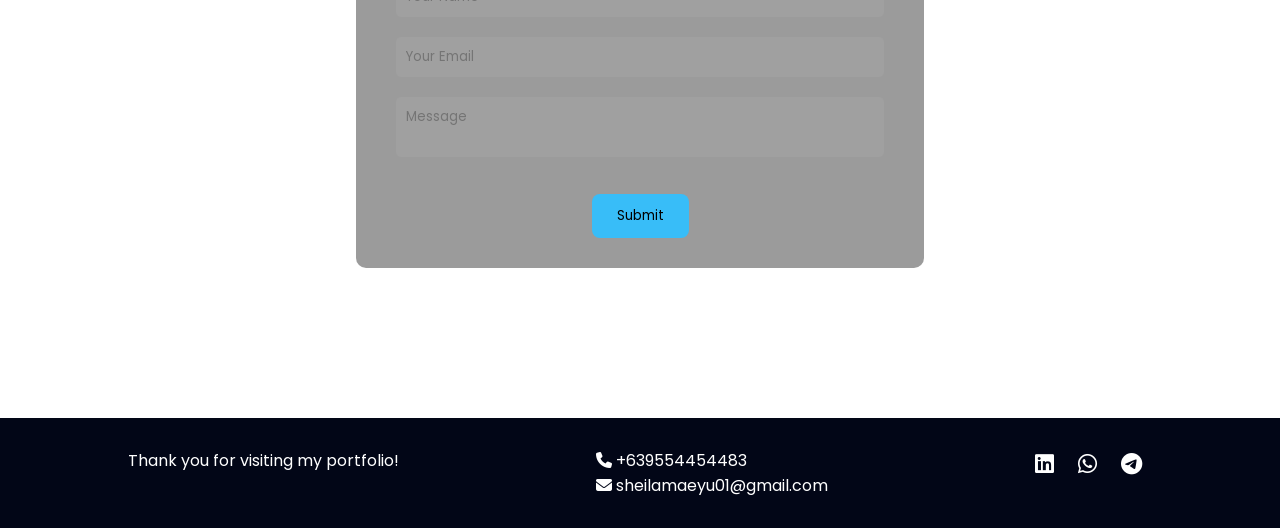
==== commit 4e857714: "Update index.html" ====
--- a/index.html
+++ b/index.html
@@ -77,10 +77,14 @@
     </section>
 
     <section id="projects" class="fade">
-        <h1 class="topname">Projects</h1>
+        <h1 class="topname">My Works</h1>
         <p><i>Some of my favorite works are under NDAs, but I can talk through my general experience.</i></p>
         <br><br>
         <div class="projects">
+            <div id="projectseventh" class="card mainhome" onclick="onClickProjects('projectseventh.html')">
+                <img src="mineee\mikuFanart.png">
+                <h3>Personal</h3>
+            </div>
             <div id="projectfirst" class="card mainhome" onclick="onClickProjects('projectfirst.html')">
                 <img src="game concept\dynamic_pose.png">
                 <h3>Simple Game Concept</h3>
@@ -101,7 +105,7 @@
                 <img src="pabiliiiii\Logo_Final.png">
                 <h3>Pabili: Sari-Sari Store Simulator</h3>
             </div>
-            <div id="projectfifth" class="card mainhome" onclick="onClickProjects('projectsixth.html')">
+            <div id="projectsixth" class="card mainhome" onclick="onClickProjects('projectsixth.html')">
                 <img src="pixelll\playeranim.gif">
                 <h3>Pixel Art</h3>
             </div>
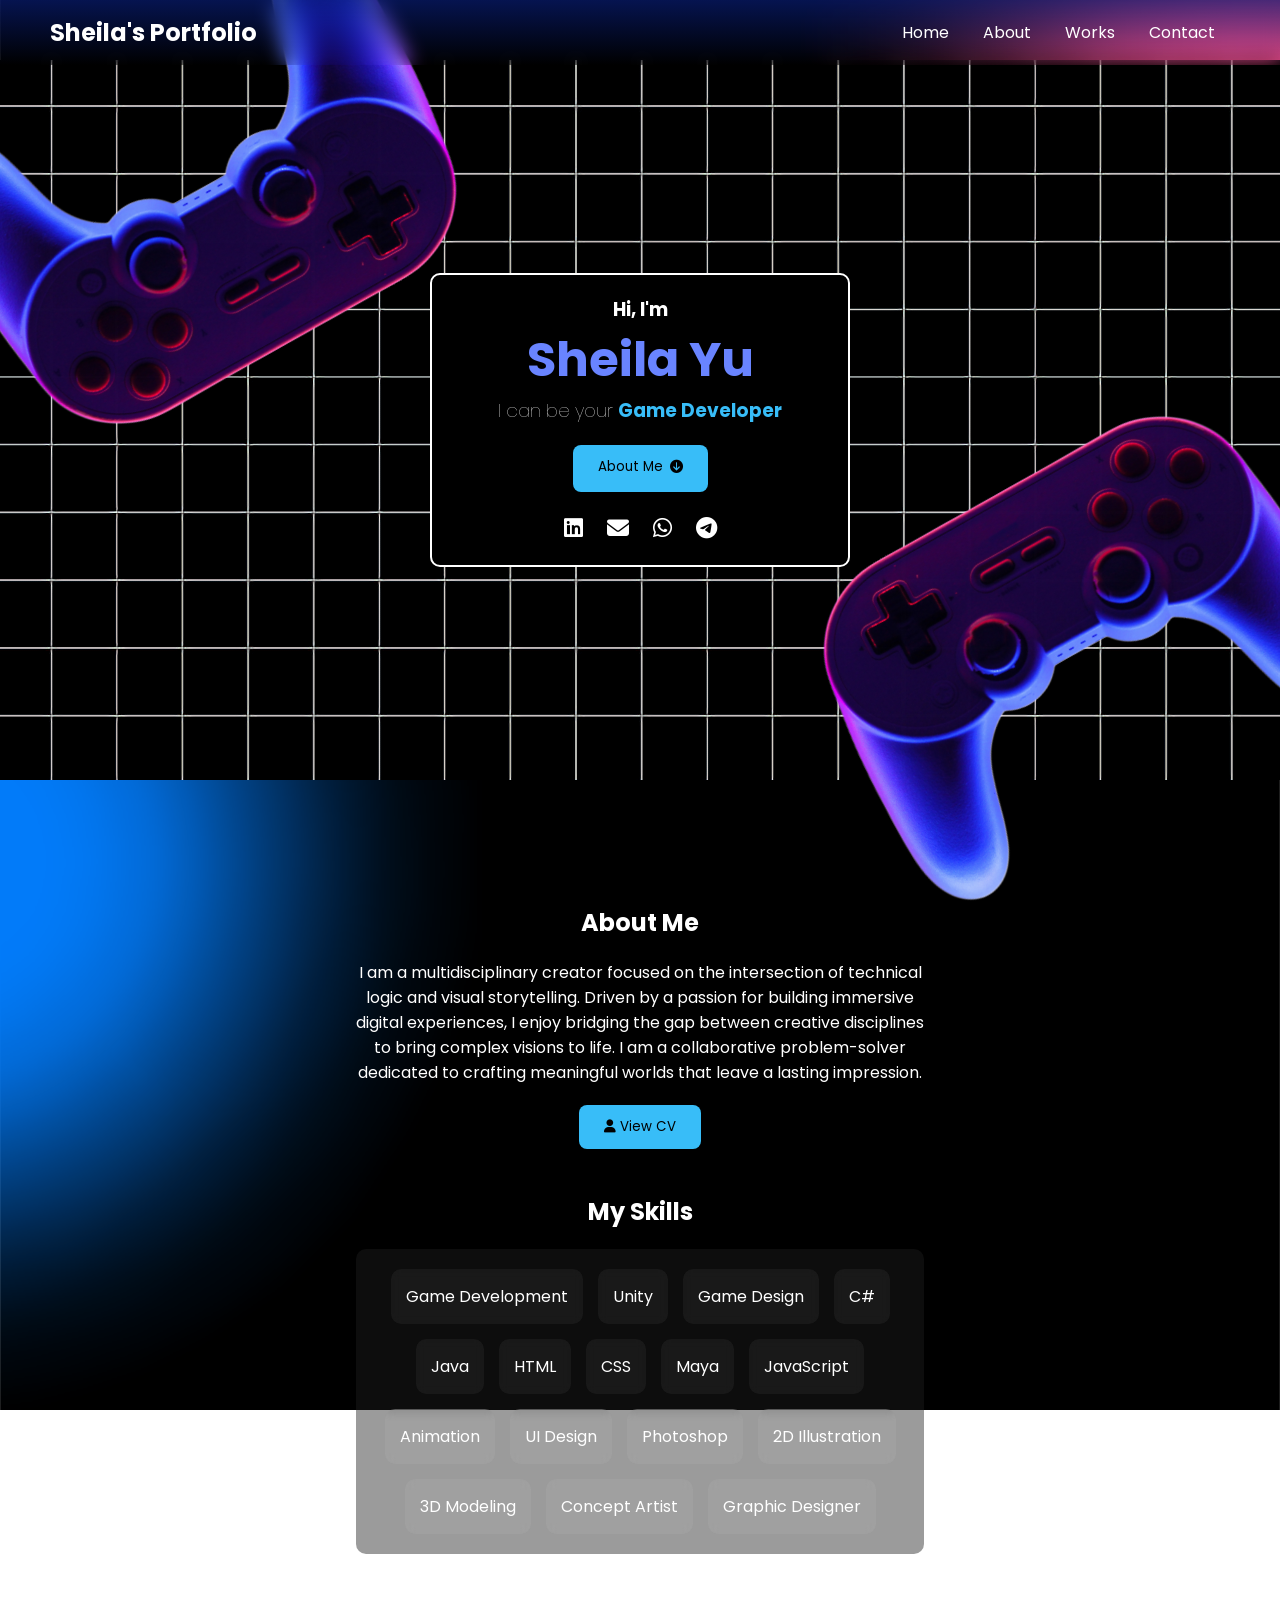
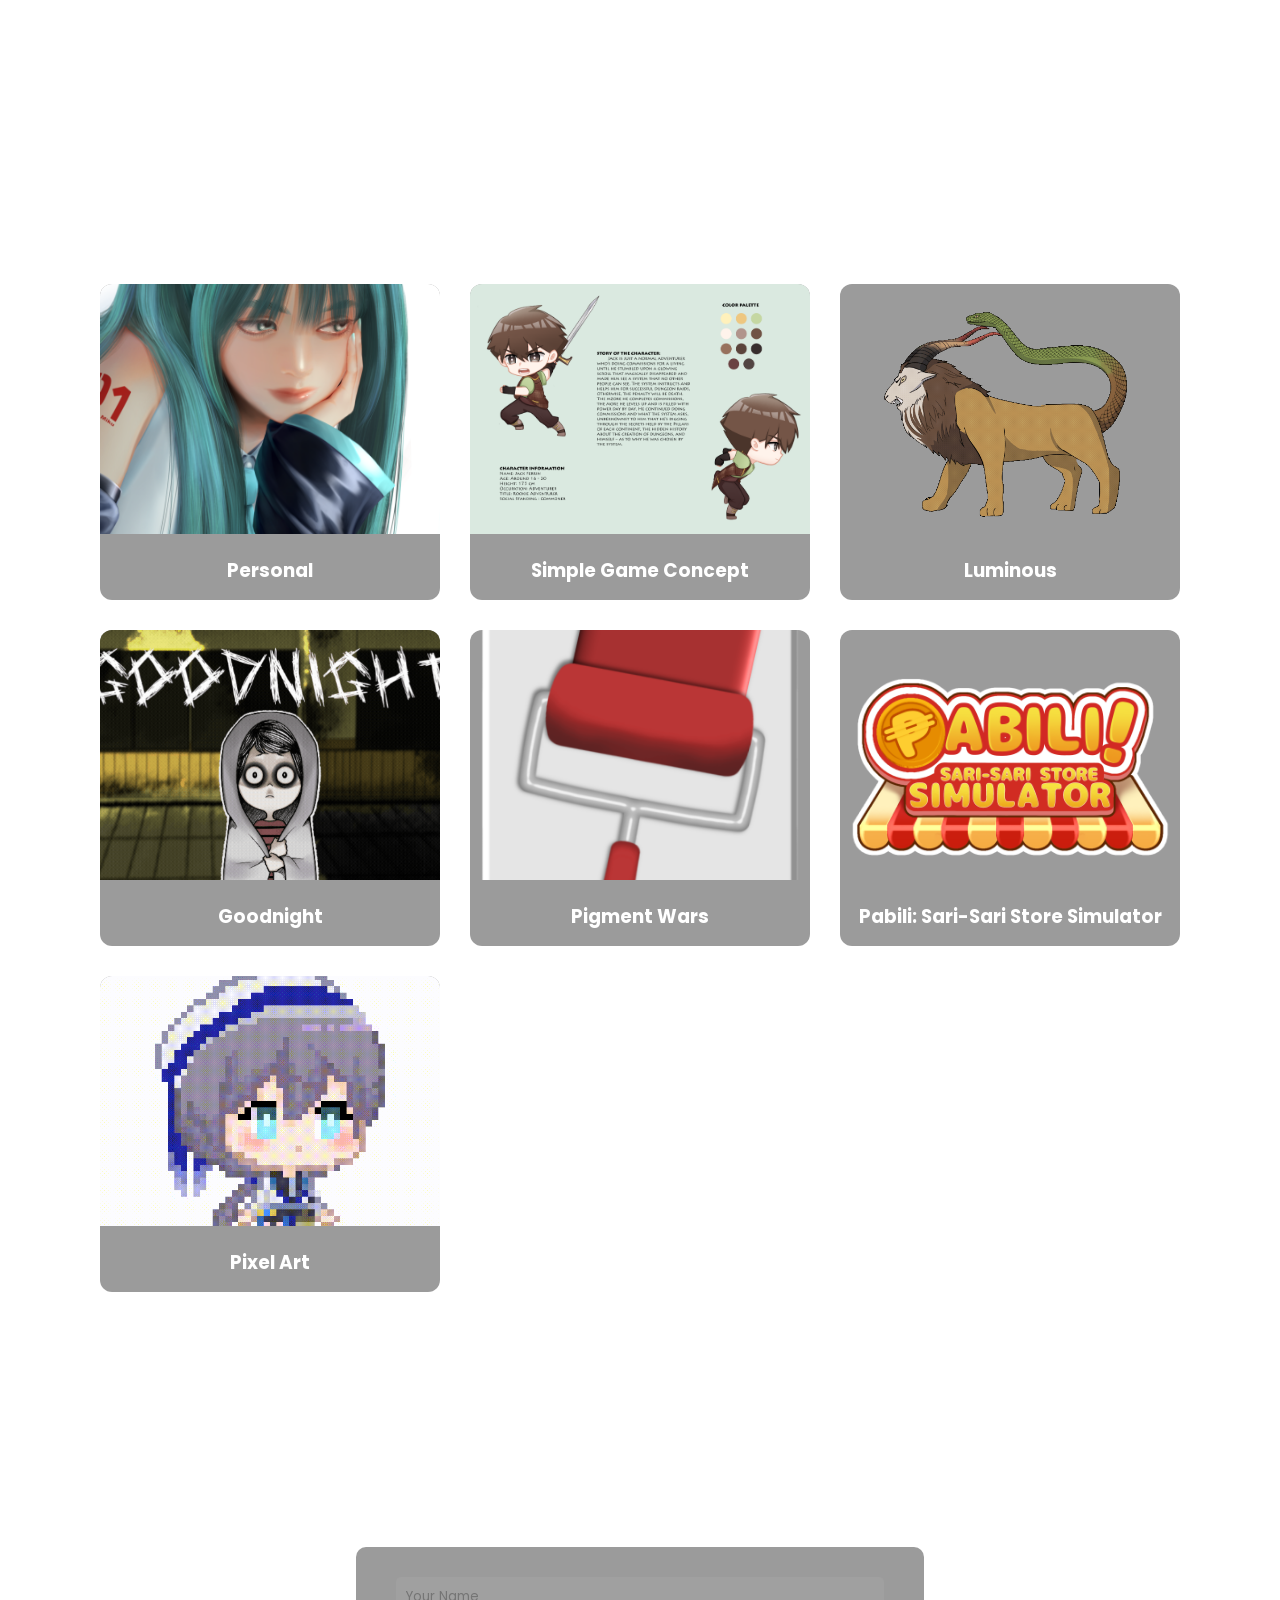
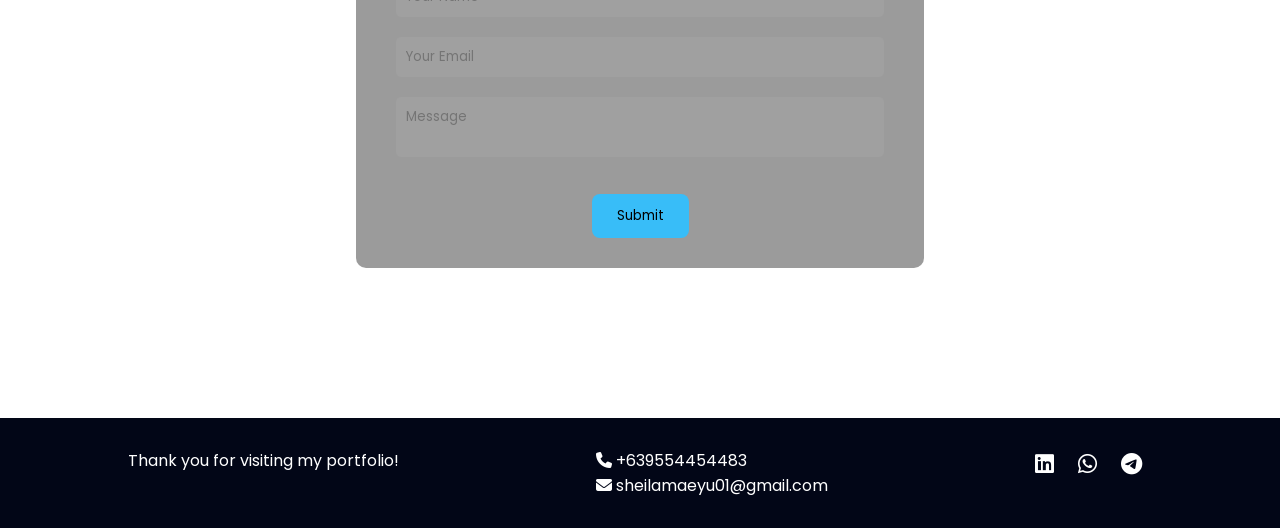
==== commit 63f89793: "Update index.html" ====
--- a/index.html
+++ b/index.html
@@ -16,7 +16,7 @@
         <nav>
             <a href="#home">Home</a>
             <a href="#about">About</a>
-            <a href="#projects">Projects</a>
+            <a href="#projects">Works</a>
             <a href="#contact">Contact</a>
         </nav>
     </header>
@@ -78,7 +78,7 @@
 
     <section id="projects" class="fade">
         <h1 class="topname">My Works</h1>
-        <p><i>Some of my favorite works are under NDAs, but I can talk through my general experience.</i></p>
+        <p><i>Some of my works are under NDAs, but I can talk through my general experience.</i></p>
         <br><br>
         <div class="projects">
             <div id="projectseventh" class="card mainhome" onclick="onClickProjects('projectseventh.html')">
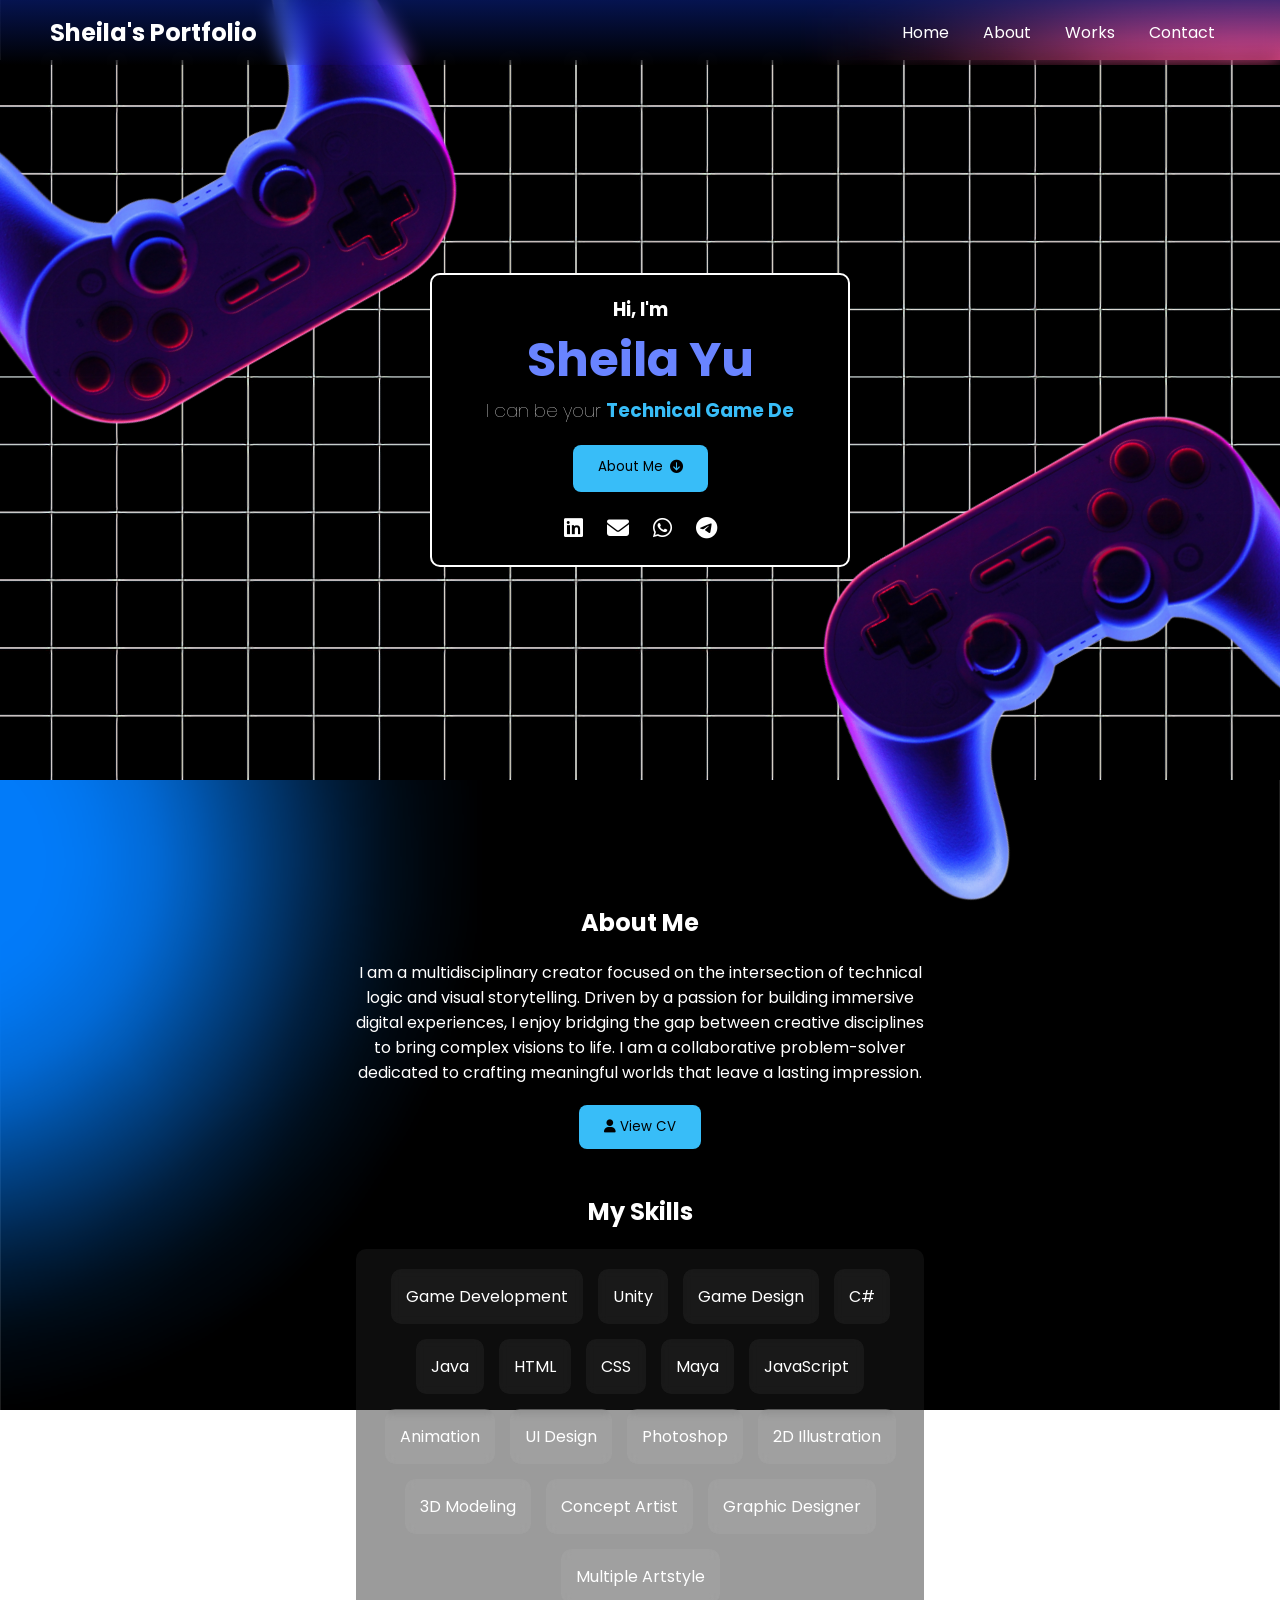
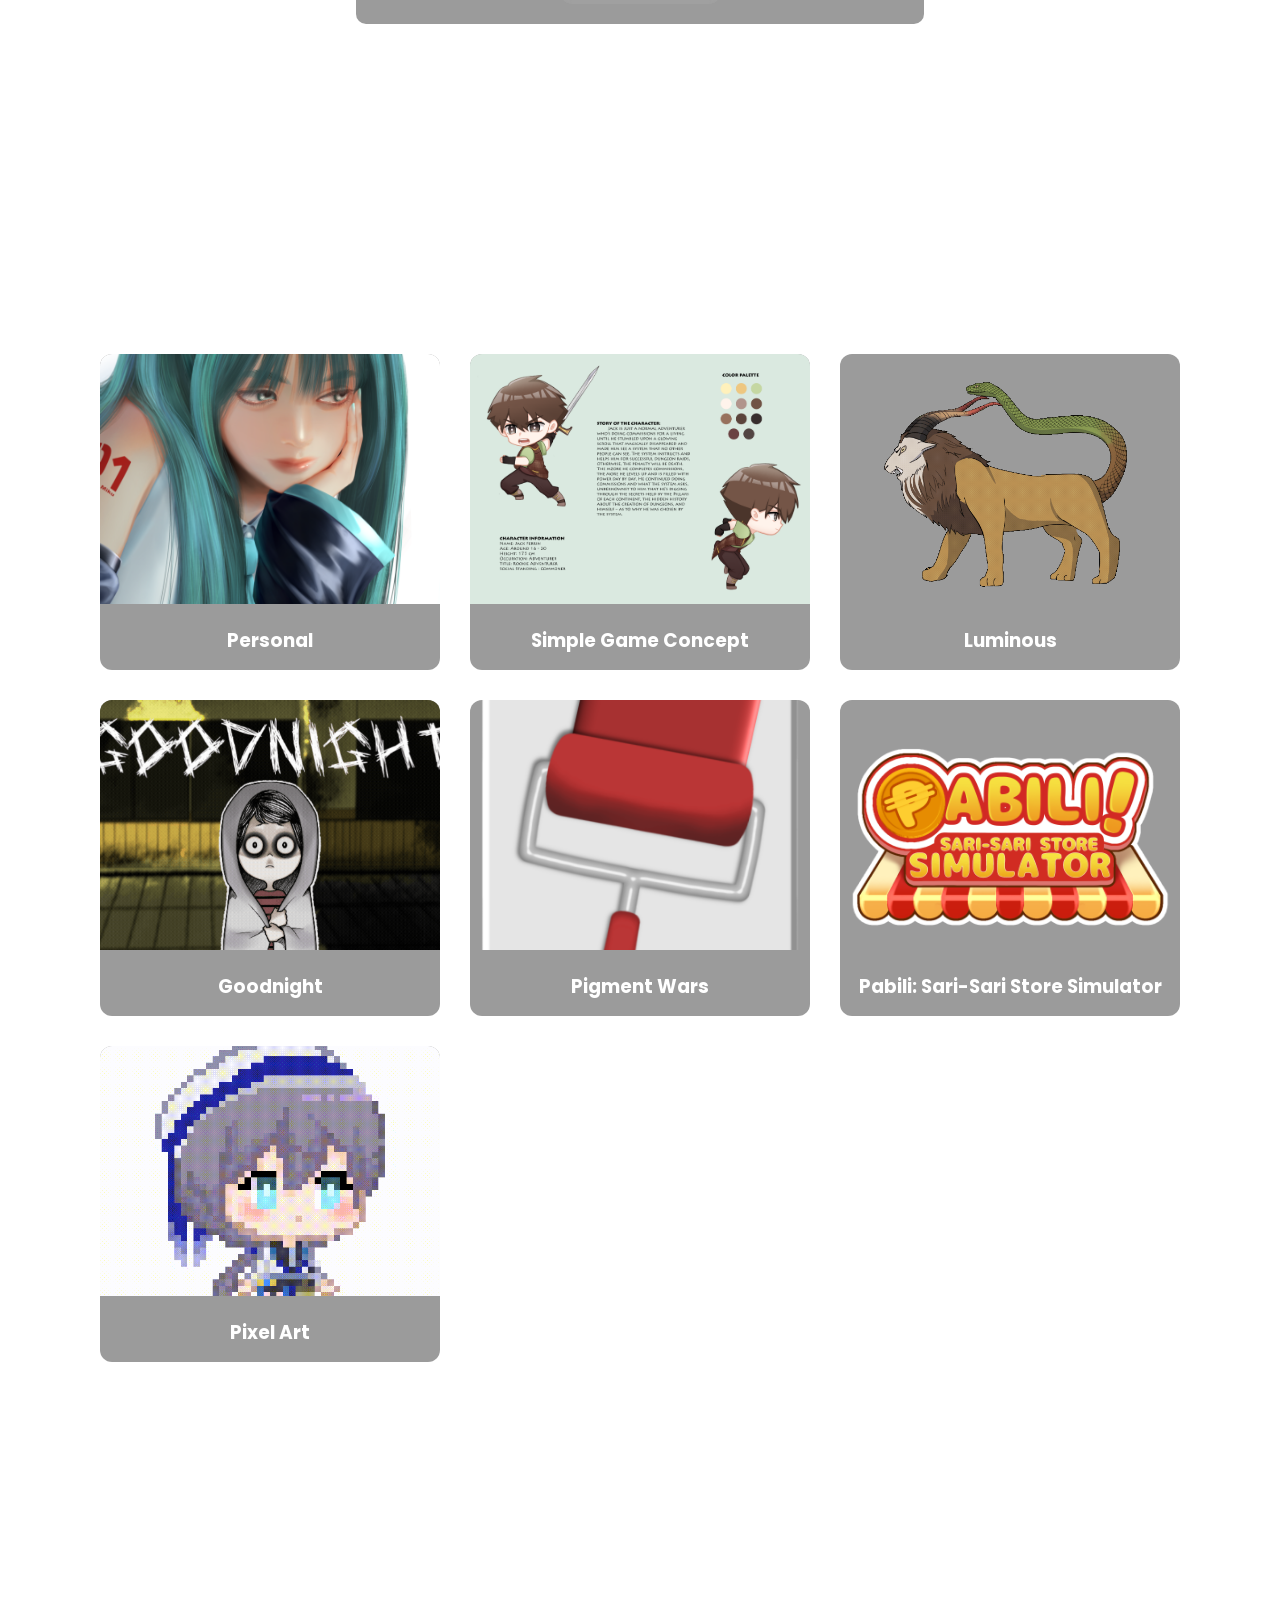
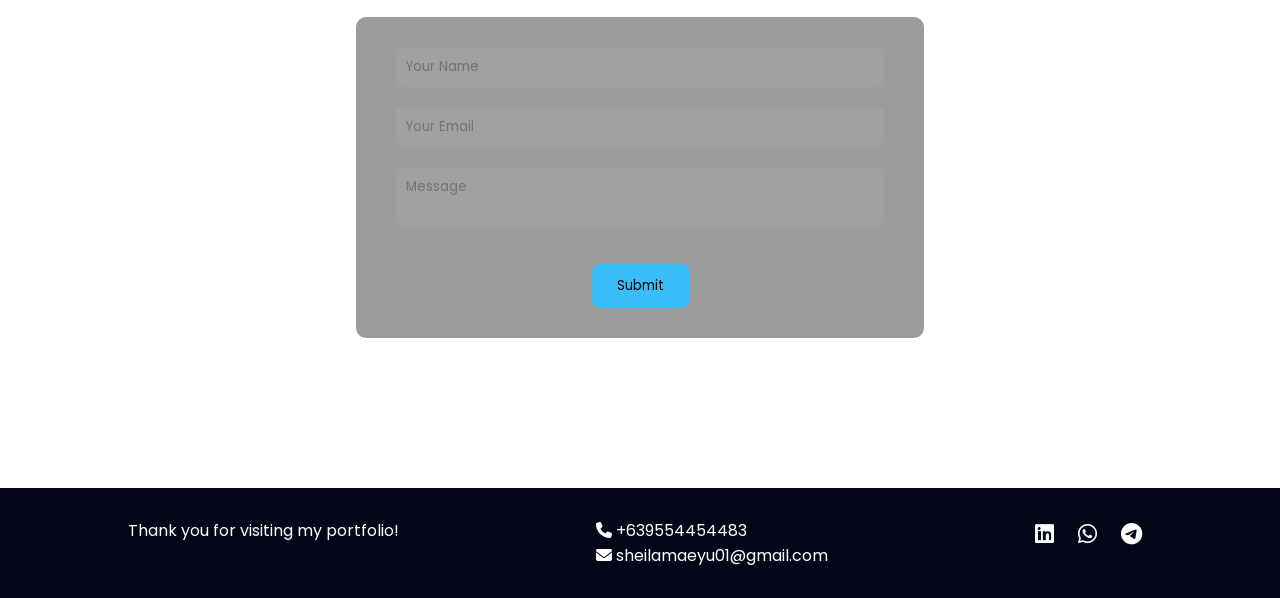
==== commit 421b8abf: "Fix HTML formatting and improve structure" ====
--- a/index.html
+++ b/index.html
@@ -73,6 +73,7 @@
             <div class="skill"><span>3D Modeling</span></div>
             <div class="skill"><span>Concept Artist</span></div>
             <div class="skill"><span>Graphic Designer</span></div>
+            <div class="skill"><span>Multiple Artstyle</span></div>
         </div>
     </section>
 
--- a/styleee.css
+++ b/styleee.css
@@ -420,19 +420,51 @@
 
 .image-viewer {
     position: fixed;
+    inset: 0;
+
+    background: rgba(0, 0, 0, 0.8);
+    backdrop-filter: blur(10px);
+
+    display: none;
+    align-items: center;
+    justify-content: center;
+
+    z-index: 2000;
+}
+
+.image-viewer {
+    position: fixed;
+    inset: 0;
+    background: rgba(0, 0, 0, 0.8);
+    backdrop-filter: blur(15px);
+    display: none; /* Changed via JS */
+    flex-direction: column;
+    align-items: center;
+    justify-content: center;
+    z-index: 3000;
+    box-sizing: border-box;
+}
+
+#embedContainer {
+    width: 100%;
+    max-width: 900px;
+    margin: auto;
+    position: relative;
+    aspect-ratio: 16 / 9; 
+    box-shadow: 0 10px 30px rgba(0,0,0,0.5);
+    border-radius: 12px;
+    overflow: hidden;
+    background: #000;
+}
+
+#viewerEmbed {
+    position: absolute;
     top: 0;
     left: 0;
     width: 100%;
     height: 100%;
-
-    background: rgba(0, 0, 0, 0.8);
-    backdrop-filter: blur(10px);
-
-    display: none;
-    align-items: center;
-    justify-content: center;
-
-    z-index: 2000;
+    border: none;
+    display: block;
 }
 
 .image-viewer img {
@@ -440,6 +472,11 @@
     max-height: 80vh;
     object-fit: contain;
     border-radius: 10px;
+}
+
+.image-viewer video {
+    outline: none;
+    background: #000;
 }
 
 .viewer-caption {
@@ -671,6 +708,10 @@
     .hero {
         margin-top: 100px;;
     }
+    
+    #embedContainer {
+        width: 95%;
+    }
 }
 
 @media (max-width: 425px) {
